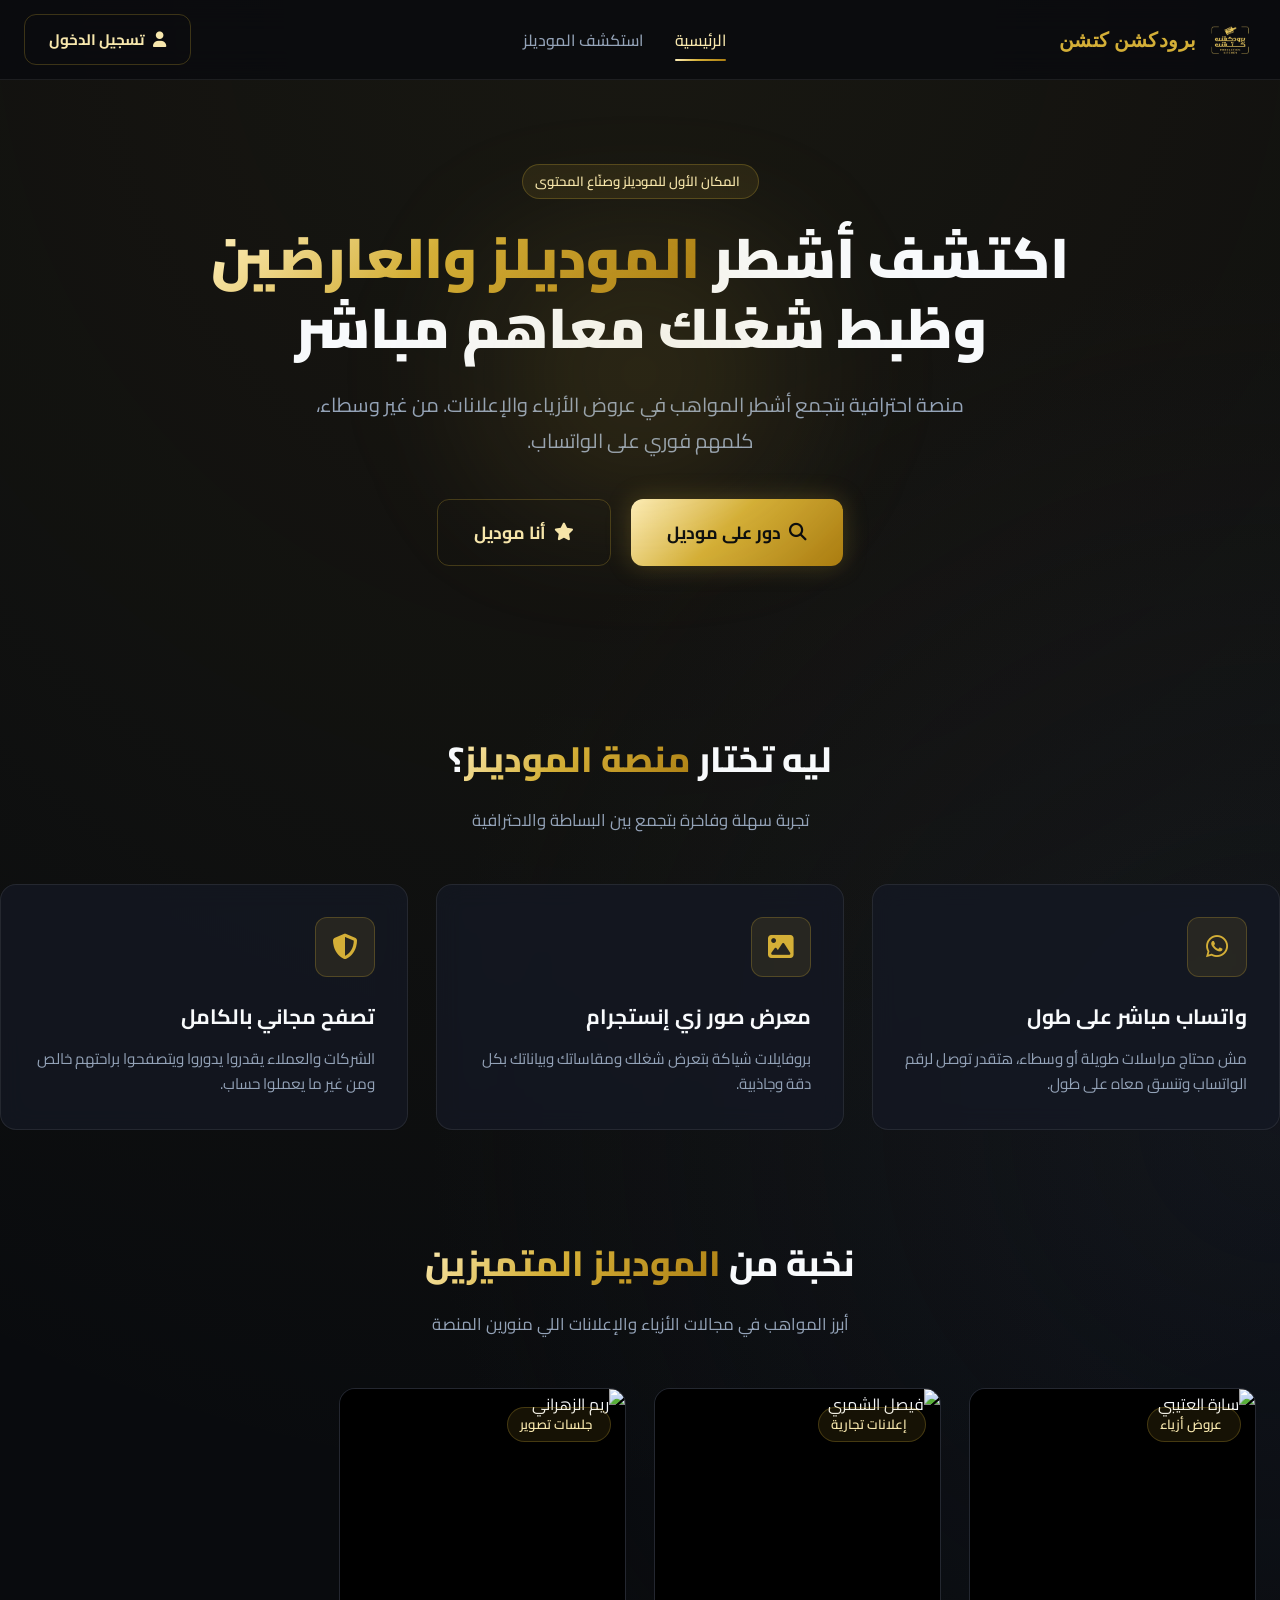
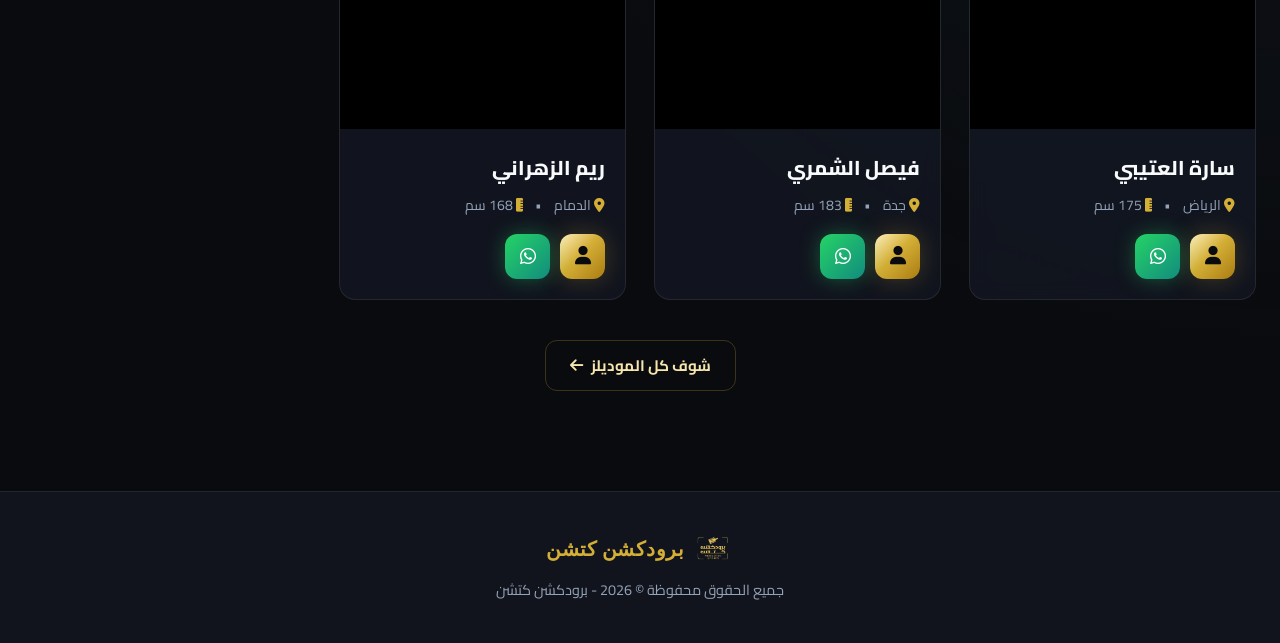
==== index.html @ b711ef59 "Add files via upload" ====
<!DOCTYPE html>
<html lang="ar" dir="rtl">
<head>
  <meta charset="UTF-8">
  <meta name="viewport" content="width=device-width, initial-scale=1.0">
  <title>منصة الموديلز | الدليل الاحترافي المباشر</title>
  <meta name="description" content="منصة رائدة لتصفح وتوظيف أفضل الموديلز والعارضين في المملكة، مع تواصل مباشر على الواتساب.">
  
  <!-- Font Awesome Icons -->
  <link rel="stylesheet" href="https://cdnjs.cloudflare.com/ajax/libs/font-awesome/6.4.0/css/all.min.css">
  
  <!-- Custom Style -->
  <link rel="stylesheet" href="style.css">
</head>
<body>

  <!-- Navigation Bar -->
  <nav class="navbar">
    <div class="nav-container">
      <a href="index.html" class="logo" style="display: flex; align-items: center; gap: 10px;">
        <img src="kitchen1.png" alt="Production Kitchen Logo" class="logo-img" style="height: 40px; width: auto; border-radius: 8px;">
        <span style="font-family: 'Outfit', sans-serif; font-weight: 700; font-size: 1.25rem; letter-spacing: 0.5px; color: var(--gold-primary);">برودكشن كتشن</span>
      </a>

      <ul class="nav-links">
        <li><a href="index.html" class="nav-link active">الرئيسية</a></li>
        <li><a href="explore.html" class="nav-link">استكشف الموديلز</a></li>
      </ul>

      <div class="nav-actions">
        <button class="btn btn-outline-gold" id="navAuthBtn">
          <i class="fa-solid fa-user"></i>
          <span>تسجيل الدخول</span>
        </button>
      </div>
    </div>
  </nav>

  <!-- Main Content -->
  <main class="main-wrapper">
    <!-- Hero Section -->
    <section class="hero">
      <div class="hero-bg-glow"></div>
      
      <div class="hero-tag">
        <span class="gold-badge">
          <i class="fa-solid fa-sparkles"></i>
          المكان الأول للموديلز وصنّاع المحتوى
        </span>
      </div>

      <h1 class="hero-title">
        اكتشف أشطر <span class="gold-text">الموديلز والعارضين</span> وظبط شغلك معاهم مباشر
      </h1>

      <p class="hero-subtitle">
        منصة احترافية بتجمع أشطر المواهب في عروض الأزياء والإعلانات. من غير وسطاء، كلمهم فوري على الواتساب.
      </p>

      <div class="hero-actions">
        <a href="explore.html" class="btn btn-gold">
          <i class="fa-solid fa-magnifying-glass"></i>
          <span>دور على موديل</span>
        </a>
        <button class="btn btn-outline-gold" id="heroModelBtn">
          <i class="fa-solid fa-star"></i>
          <span>أنا موديل</span>
        </button>
      </div>
    </section>

    <!-- Features Section -->
    <section class="container features-section">
      <div class="section-header">
        <h2 class="section-title">ليه تختار <span class="gold-text">منصة الموديلز</span>؟</h2>
        <p class="section-desc">تجربة سهلة وفاخرة بتجمع بين البساطة والاحترافية</p>
      </div>

      <div class="features-grid">
        <div class="feature-card">
          <div class="feature-icon">
            <i class="fa-brands fa-whatsapp"></i>
          </div>
          <h3 class="feature-title">واتساب مباشر على طول</h3>
          <p class="feature-text">
            مش محتاج مراسلات طويلة أو وسطاء، هتقدر توصل لرقم الواتساب وتنسق معاه على طول.
          </p>
        </div>

        <div class="feature-card">
          <div class="feature-icon">
            <i class="fa-solid fa-image"></i>
          </div>
          <h3 class="feature-title">معرض صور زي إنستجرام</h3>
          <p class="feature-text">
            بروفايلات شياكة بتعرض شغلك ومقاساتك وبياناتك بكل دقة وجاذبية.
          </p>
        </div>

        <div class="feature-card">
          <div class="feature-icon">
            <i class="fa-solid fa-shield-halved"></i>
          </div>
          <h3 class="feature-title">تصفح مجاني بالكامل</h3>
          <p class="feature-text">
            الشركات والعملاء يقدروا يدوروا ويتصفحوا براحتهم خالص ومن غير ما يعملوا حساب.
          </p>
        </div>
      </div>
    </section>

    <!-- Featured Preview Section -->
    <section class="container">
      <div class="section-header">
        <h2 class="section-title">نخبة من <span class="gold-text">الموديلز المتميزين</span></h2>
        <p class="section-desc">أبرز المواهب في مجالات الأزياء والإعلانات اللي منورين المنصة</p>
      </div>

      <div class="models-grid" id="featuredModelsGrid">
        <!-- Dynamic Featured Cards inserted via JS -->
      </div>

      <div style="text-align: center; margin-top: 40px;">
        <a href="explore.html" class="btn btn-outline-gold">
          <span>شوف كل الموديلز</span>
          <i class="fa-solid fa-arrow-left"></i>
        </a>
      </div>
    </section>
  </main>

  <!-- Footer -->
  <footer class="footer">
    <div class="footer-logo" style="display: flex; align-items: center; justify-content: center; gap: 10px;">
      <img src="kitchen1.png" alt="Production Kitchen Logo" style="height: 32px; width: auto; border-radius: 6px;">
      <span style="font-family: 'Outfit', sans-serif; font-weight: 700; font-size: 1.25rem; letter-spacing: 0.5px; color: var(--gold-primary);">برودكشن كتشن</span>
    </div>
    <p>جميع الحقوق محفوظة © 2026 - برودكشن كتشن</p>
  </footer>

  <!-- Auth Modal Dialog -->
  <div class="modal-overlay" id="authModal">
    <div class="modal-box">
      <div class="modal-close" id="modalCloseBtn">
        <i class="fa-solid fa-xmark"></i>
      </div>

      <div class="modal-tabs">
        <div class="modal-tab active" id="tabLogin">تسجيل الدخول</div>
        <div class="modal-tab" id="tabRegister">اعمل حساب جديد</div>
      </div>

      <!-- Login Form -->
      <form id="loginForm" class="auth-form">
        <div class="form-group" style="margin-bottom: 16px;">
          <label class="form-label">الإيميل</label>
          <input type="email" id="loginEmail" class="input-control" placeholder="اكتب الإيميل" required>
        </div>

        <div class="form-group" style="margin-bottom: 24px;">
          <label class="form-label">كلمة السر</label>
          <input type="password" id="loginPassword" class="input-control" placeholder="اكتب كلمة السر" required>
        </div>

        <button type="submit" class="btn btn-gold" style="width: 100%;">
          <span>ادخل على حسابك</span>
          <i class="fa-solid fa-arrow-left"></i>
        </button>
      </form>

      <!-- Register Form -->
      <form id="registerForm" class="auth-form" style="display: none;">
        <div class="form-group" style="margin-bottom: 14px;">
          <label class="form-label">الاسم بالكامل</label>
          <input type="text" id="regFullName" class="input-control" placeholder="اكتب اسمك بالكامل" required>
        </div>

        <div class="form-group" style="margin-bottom: 14px;">
          <label class="form-label">الإيميل</label>
          <input type="email" id="regEmail" class="input-control" placeholder="اكتب الإيميل" required>
        </div>

        <div class="form-group" style="margin-bottom: 24px;">
          <label class="form-label">كلمة السر</label>
          <input type="password" id="regPassword" class="input-control" placeholder="اكتب كلمة سر قوية" required>
        </div>

        <button type="submit" class="btn btn-gold" style="width: 100%;">
          <span>اعمل حساب جديد</span>
          <i class="fa-solid fa-user-plus"></i>
        </button>
      </form>
    </div>
  </div>

  <!-- Toast Notification System -->
  <div class="toast-container" id="toastContainer"></div>

  <!-- Supabase CDN JS -->
  <script src="https://cdn.jsdelivr.net/npm/@supabase/supabase-js@2/dist/umd/supabase.min.js"></script>
  <!-- Configuration & Script -->
  <script src="config.js"></script>
  <script src="script.js"></script>
</body>
</html>
---- style.css ----
/* 
  منصة المودلز - Models Platform
  Luxury Dark & Metallic Gold Theme (RTL First)
*/

@import url('https://fonts.googleapis.com/css2?family=Cairo:wght@300;400;500;600;700;800;900&family=Outfit:wght@400;600;700&display=swap');

:root {
  --bg-primary: #090b0e;
  --bg-secondary: #11141c;
  --bg-card: rgba(20, 25, 36, 0.75);
  --bg-card-hover: rgba(28, 34, 48, 0.85);
  --bg-glass: rgba(255, 255, 255, 0.03);
  --bg-modal: #131722;
  
  --gold-primary: #D4AF37;
  --gold-light: #F7E7AD;
  --gold-dark: #997A15;
  --gold-gradient: linear-gradient(135deg, #FFF0BE 0%, #D4AF37 45%, #AA7C11 100%);
  --gold-gradient-hover: linear-gradient(135deg, #FFFFFF 0%, #F3E5AB 40%, #C59B27 100%);
  --gold-glow: 0 0 25px rgba(212, 175, 55, 0.25);
  --gold-glow-heavy: 0 0 35px rgba(212, 175, 55, 0.45);
  
  --whatsapp-color: #25D366;
  --whatsapp-glow: 0 0 20px rgba(37, 211, 102, 0.35);
  --instagram-gradient: linear-gradient(45deg, #f09433 0%, #e6683c 25%, #dc2743 50%, #cc2366 75%, #bc1888 100%);
  --tiktok-color: #00f2fe;

  --text-main: #F8FAFC;
  --text-muted: #94A3B8;
  --text-gold: #E5C365;

  --border-gold: rgba(212, 175, 55, 0.25);
  --border-gold-hover: rgba(212, 175, 55, 0.6);
  --border-subtle: rgba(255, 255, 255, 0.08);

  --radius-xl: 24px;
  --radius-lg: 16px;
  --radius-md: 12px;
  --radius-sm: 8px;

  --transition-fast: all 0.2s cubic-bezier(0.4, 0, 0.2, 1);
  --transition-smooth: all 0.35s cubic-bezier(0.4, 0, 0.2, 1);
}

/* Reset & Base Setup */
*, *::before, *::after {
  box-sizing: border-box;
  margin: 0;
  padding: 0;
}

html {
  scroll-behavior: smooth;
  font-family: 'Cairo', sans-serif;
  background-color: var(--bg-primary);
  color: var(--text-main);
  direction: rtl;
  text-align: right;
}

body {
  min-height: 100vh;
  display: flex;
  flex-direction: column;
  background: radial-gradient(circle at 50% 0%, rgba(212, 175, 55, 0.08) 0%, transparent 65%),
              radial-gradient(circle at 100% 50%, rgba(20, 25, 36, 0.6) 0%, transparent 50%),
              var(--bg-primary);
  overflow-x: hidden;
  position: relative;
}

a {
  color: inherit;
  text-decoration: none;
}

button, input, select, textarea {
  font-family: inherit;
  border: none;
  outline: none;
}

/* Typography Utilities */
.gold-text {
  background: var(--gold-gradient);
  -webkit-background-clip: text;
  -webkit-text-fill-color: transparent;
  display: inline-block;
}

.gold-badge {
  background: rgba(212, 175, 55, 0.1);
  border: 1px solid var(--border-gold);
  color: var(--gold-light);
  padding: 4px 12px;
  border-radius: 50px;
  font-size: 0.825rem;
  font-weight: 600;
  display: inline-flex;
  align-items: center;
  gap: 6px;
}

/* Navbar */
.navbar {
  position: fixed;
  top: 0;
  right: 0;
  left: 0;
  height: 80px;
  background: rgba(9, 11, 14, 0.8);
  backdrop-filter: blur(16px);
  -webkit-backdrop-filter: blur(16px);
  border-bottom: 1px solid var(--border-subtle);
  z-index: 1000;
  display: flex;
  align-items: center;
}

.nav-container {
  width: 100%;
  max-width: 1280px;
  margin: 0 auto;
  padding: 0 24px;
  display: flex;
  justify-content: space-between;
  align-items: center;
}

.logo {
  display: flex;
  align-items: center;
  gap: 12px;
  font-size: 1.5rem;
  font-weight: 800;
}

.logo-icon {
  width: 42px;
  height: 42px;
  border-radius: 12px;
  background: var(--gold-gradient);
  display: flex;
  align-items: center;
  justify-content: center;
  color: var(--bg-primary);
  font-size: 1.25rem;
  box-shadow: var(--gold-glow);
}

.nav-links {
  display: flex;
  align-items: center;
  gap: 32px;
  list-style: none;
}

.nav-link {
  color: var(--text-muted);
  font-weight: 500;
  font-size: 1rem;
  transition: var(--transition-fast);
  position: relative;
}

.nav-link:hover, .nav-link.active {
  color: var(--gold-light);
}

.nav-link.active::after {
  content: '';
  position: absolute;
  bottom: -6px;
  right: 0;
  width: 100%;
  height: 2px;
  background: var(--gold-gradient);
  border-radius: 2px;
}

.nav-actions {
  display: flex;
  align-items: center;
  gap: 16px;
}

/* Buttons */
.btn {
  padding: 10px 24px;
  border-radius: var(--radius-md);
  font-weight: 700;
  font-size: 0.95rem;
  cursor: pointer;
  transition: var(--transition-smooth);
  display: inline-flex;
  align-items: center;
  justify-content: center;
  gap: 8px;
}

.btn-gold {
  background: var(--gold-gradient);
  color: var(--bg-primary);
  box-shadow: var(--gold-glow);
}

.btn-gold:hover {
  background: var(--gold-gradient-hover);
  box-shadow: var(--gold-glow-heavy);
  transform: translateY(-2px);
}

.btn-outline-gold {
  background: transparent;
  color: var(--gold-light);
  border: 1px solid var(--border-gold);
}

.btn-outline-gold:hover {
  background: rgba(212, 175, 55, 0.12);
  border-color: var(--gold-primary);
  transform: translateY(-2px);
}

.btn-whatsapp {
  background: linear-gradient(135deg, #25D366 0%, #128C7E 100%);
  color: #FFFFFF;
  box-shadow: var(--whatsapp-glow);
  font-weight: 700;
}

.btn-whatsapp:hover {
  filter: brightness(1.1);
  box-shadow: 0 0 30px rgba(37, 211, 102, 0.6);
  transform: translateY(-2px);
}

.btn-icon {
  width: 44px;
  height: 44px;
  border-radius: var(--radius-md);
  display: flex;
  align-items: center;
  justify-content: center;
  background: var(--bg-glass);
  border: 1px solid var(--border-subtle);
  color: var(--text-main);
  font-size: 1.2rem;
  transition: var(--transition-fast);
  cursor: pointer;
}

.btn-icon:hover {
  border-color: var(--border-gold);
  color: var(--gold-light);
  transform: translateY(-2px);
}

.btn-instagram:hover {
  background: var(--instagram-gradient);
  color: #fff;
  border-color: transparent;
}

.btn-tiktok:hover {
  background: #000;
  color: var(--tiktok-color);
  border-color: var(--tiktok-color);
}

/* Page Layout Wrappers */
.main-wrapper {
  margin-top: 80px;
  flex: 1;
}

.container {
  max-width: 1280px;
  margin: 0 auto;
  padding: 40px 24px;
}

/* Hero Section (Index) */
.hero {
  position: relative;
  padding: 80px 24px 100px;
  text-align: center;
  display: flex;
  flex-direction: column;
  align-items: center;
  justify-content: center;
}

.hero-bg-glow {
  position: absolute;
  top: 50%;
  left: 50%;
  transform: translate(-50%, -50%);
  width: 600px;
  height: 350px;
  background: radial-gradient(circle, rgba(212, 175, 55, 0.15) 0%, transparent 70%);
  filter: blur(50px);
  pointer-events: none;
}

.hero-tag {
  margin-bottom: 24px;
}

.hero-title {
  font-size: 3.5rem;
  font-weight: 900;
  line-height: 1.25;
  max-width: 900px;
  margin-bottom: 24px;
}

.hero-subtitle {
  font-size: 1.25rem;
  color: var(--text-muted);
  max-width: 650px;
  line-height: 1.8;
  margin-bottom: 40px;
}

.hero-actions {
  display: flex;
  gap: 20px;
  justify-content: center;
  flex-wrap: wrap;
}

.hero-actions .btn {
  padding: 16px 36px;
  font-size: 1.1rem;
}

/* Features Grid */
.features-section {
  padding: 60px 0;
}

.section-header {
  text-align: center;
  margin-bottom: 48px;
}

.section-title {
  font-size: 2.2rem;
  font-weight: 800;
  margin-bottom: 12px;
}

.section-desc {
  color: var(--text-muted);
  font-size: 1.05rem;
}

.features-grid {
  display: grid;
  grid-template-columns: repeat(auto-fit, minmax(300px, 1fr));
  gap: 28px;
}

.feature-card {
  background: var(--bg-card);
  border: 1px solid var(--border-subtle);
  border-radius: var(--radius-lg);
  padding: 32px;
  backdrop-filter: blur(12px);
  transition: var(--transition-smooth);
}

.feature-card:hover {
  border-color: var(--border-gold);
  transform: translateY(-6px);
  box-shadow: 0 10px 30px rgba(0, 0, 0, 0.5);
}

.feature-icon {
  width: 60px;
  height: 60px;
  border-radius: var(--radius-md);
  background: rgba(212, 175, 55, 0.1);
  border: 1px solid var(--border-gold);
  color: var(--gold-primary);
  display: flex;
  align-items: center;
  justify-content: center;
  font-size: 1.6rem;
  margin-bottom: 20px;
}

.feature-title {
  font-size: 1.3rem;
  font-weight: 700;
  margin-bottom: 10px;
  color: var(--text-main);
}

.feature-text {
  color: var(--text-muted);
  line-height: 1.7;
  font-size: 0.95rem;
}

/* Explore / Filter Bar */
.filter-wrapper {
  background: var(--bg-card);
  border: 1px solid var(--border-subtle);
  border-radius: var(--radius-lg);
  padding: 20px;
  margin-bottom: 36px;
  backdrop-filter: blur(12px);
}

.filter-grid {
  display: grid;
  grid-template-columns: 2fr 1fr 1fr;
  gap: 16px;
}

@media (max-width: 768px) {
  .filter-grid {
    grid-template-columns: 1fr;
  }
}

.form-group {
  display: flex;
  flex-direction: column;
  gap: 8px;
}

.form-label {
  font-size: 0.875rem;
  color: var(--text-muted);
  font-weight: 600;
}

.input-control {
  background: rgba(9, 11, 14, 0.6);
  border: 1px solid var(--border-subtle);
  border-radius: var(--radius-md);
  padding: 12px 16px;
  color: var(--text-main);
  font-size: 0.95rem;
  transition: var(--transition-fast);
}

.input-control:focus {
  border-color: var(--gold-primary);
  box-shadow: 0 0 10px rgba(212, 175, 55, 0.2);
}

select.input-control {
  cursor: pointer;
}

select.input-control option {
  background: var(--bg-secondary);
  color: var(--text-main);
}

/* Models Catalog Grid */
.models-grid {
  display: grid;
  grid-template-columns: repeat(auto-fill, minmax(280px, 1fr));
  gap: 28px;
}

.model-card {
  background: var(--bg-card);
  border: 1px solid var(--border-subtle);
  border-radius: var(--radius-lg);
  overflow: hidden;
  backdrop-filter: blur(10px);
  transition: var(--transition-smooth);
  display: flex;
  flex-direction: column;
}

.model-card:hover {
  border-color: var(--border-gold-hover);
  transform: translateY(-8px);
  box-shadow: 0 15px 35px rgba(0, 0, 0, 0.6);
}

.model-thumb-container {
  position: relative;
  width: 100%;
  height: 340px;
  overflow: hidden;
  background: #000;
}

.model-thumb {
  width: 100%;
  height: 100%;
  object-fit: cover;
  transition: transform 0.5s ease;
}

.model-card:hover .model-thumb {
  transform: scale(1.06);
}

.model-badge-overlay {
  position: absolute;
  top: 14px;
  right: 14px;
}

.model-card-body {
  padding: 20px;
  display: flex;
  flex-direction: column;
  flex: 1;
}

.model-card-name {
  font-size: 1.25rem;
  font-weight: 800;
  margin-bottom: 6px;
  color: var(--text-main);
}

.model-card-info {
  display: flex;
  align-items: center;
  gap: 12px;
  font-size: 0.875rem;
  color: var(--text-muted);
  margin-bottom: 16px;
}

.model-card-info i {
  color: var(--gold-primary);
}

.model-card-actions {
  margin-top: auto;
  display: flex;
  gap: 10px;
  align-items: center;
}

.btn-square {
  width: 45px;
  height: 45px;
  padding: 0;
  border-radius: var(--radius-md);
  display: inline-flex;
  align-items: center;
  justify-content: center;
  font-size: 1.15rem;
  flex-shrink: 0;
}

/* Profile Page (Instagram-style) */
.profile-header-card {
  background: var(--bg-card);
  border: 1px solid var(--border-subtle);
  border-radius: var(--radius-xl);
  padding: 40px;
  margin-bottom: 40px;
  backdrop-filter: blur(16px);
}

.profile-hero-content {
  display: flex;
  align-items: center;
  gap: 40px;
}

@media (max-width: 768px) {
  .profile-hero-content {
    flex-direction: column;
    text-align: center;
  }
}

.profile-avatar-wrapper {
  position: relative;
  width: 160px;
  height: 160px;
  flex-shrink: 0;
}

.profile-avatar {
  width: 100%;
  height: 100%;
  border-radius: 50%;
  object-fit: cover;
  border: 3px solid var(--gold-primary);
  box-shadow: var(--gold-glow);
  padding: 4px;
  background: var(--bg-primary);
}

.profile-details {
  flex: 1;
}

.profile-title-area {
  display: flex;
  align-items: center;
  gap: 16px;
  margin-bottom: 12px;
  flex-wrap: wrap;
}

.profile-name {
  font-size: 2.2rem;
  font-weight: 900;
}

.profile-bio {
  color: var(--text-muted);
  font-size: 1.05rem;
  line-height: 1.7;
  margin-bottom: 24px;
  max-width: 750px;
}

.profile-stats-grid {
  display: grid;
  grid-template-columns: repeat(4, 1fr);
  gap: 16px;
  margin-bottom: 28px;
  background: rgba(9, 11, 14, 0.5);
  border: 1px solid var(--border-subtle);
  border-radius: var(--radius-md);
  padding: 16px;
}

@media (max-width: 600px) {
  .profile-stats-grid {
    grid-template-columns: repeat(2, 1fr);
  }
}

.stat-item {
  text-align: center;
}

.stat-label {
  font-size: 0.8rem;
  color: var(--text-muted);
  margin-bottom: 4px;
}

.stat-value {
  font-size: 1.1rem;
  font-weight: 700;
  color: var(--gold-light);
}

.profile-actions-bar {
  display: flex;
  align-items: center;
  gap: 14px;
  flex-wrap: wrap;
}

/* Portfolio Masonry / 3-Column Grid */
.portfolio-header {
  display: flex;
  align-items: center;
  justify-content: space-between;
  margin-bottom: 24px;
  border-bottom: 1px solid var(--border-subtle);
  padding-bottom: 16px;
}

.portfolio-grid {
  display: grid;
  grid-template-columns: repeat(3, 1fr);
  gap: 20px;
}

@media (max-width: 768px) {
  .portfolio-grid {
    grid-template-columns: repeat(2, 1fr);
  }
}

@media (max-width: 480px) {
  .portfolio-grid {
    grid-template-columns: 1fr;
  }
}

.portfolio-item {
  position: relative;
  aspect-ratio: 1 / 1;
  border-radius: var(--radius-md);
  overflow: hidden;
  background: #000;
  border: 1px solid var(--border-subtle);
  cursor: pointer;
}

.portfolio-img {
  width: 100%;
  height: 100%;
  object-fit: cover;
  transition: transform 0.4s ease;
}

.portfolio-item:hover .portfolio-img {
  transform: scale(1.08);
}

.portfolio-overlay {
  position: absolute;
  inset: 0;
  background: rgba(9, 11, 14, 0.6);
  display: flex;
  align-items: center;
  justify-content: center;
  opacity: 0;
  transition: var(--transition-fast);
  color: var(--gold-light);
  font-size: 1.8rem;
}

.portfolio-item:hover .portfolio-overlay {
  opacity: 1;
}

/* Lightbox Modal */
.lightbox {
  position: fixed;
  inset: 0;
  background: rgba(0, 0, 0, 0.9);
  backdrop-filter: blur(12px);
  z-index: 2000;
  display: flex;
  align-items: center;
  justify-content: center;
  opacity: 0;
  pointer-events: none;
  transition: var(--transition-fast);
  padding: 24px;
}

.lightbox.active {
  opacity: 1;
  pointer-events: auto;
}

.lightbox-content {
  max-width: 90vw;
  max-height: 85vh;
  border-radius: var(--radius-md);
  box-shadow: 0 0 50px rgba(0,0,0,0.8);
  border: 1px solid var(--border-gold);
  object-fit: contain;
}

.lightbox-close {
  position: absolute;
  top: 24px;
  left: 24px;
  font-size: 2rem;
  color: var(--text-main);
  cursor: pointer;
  transition: var(--transition-fast);
}

.lightbox-close:hover {
  color: var(--gold-primary);
}

/* Dashboard Layout */
.dashboard-grid {
  display: grid;
  grid-template-columns: 1fr 2fr;
  gap: 32px;
}

@media (max-width: 992px) {
  .dashboard-grid {
    grid-template-columns: 1fr;
  }
}

.dash-card {
  background: var(--bg-card);
  border: 1px solid var(--border-subtle);
  border-radius: var(--radius-xl);
  padding: 32px;
  backdrop-filter: blur(16px);
}

.dash-card-title {
  font-size: 1.4rem;
  font-weight: 800;
  margin-bottom: 24px;
  display: flex;
  align-items: center;
  gap: 10px;
  color: var(--gold-light);
  border-bottom: 1px solid var(--border-subtle);
  padding-bottom: 14px;
}

.upload-box {
  border: 2px dashed var(--border-gold);
  border-radius: var(--radius-lg);
  padding: 40px 20px;
  text-align: center;
  background: rgba(212, 175, 55, 0.03);
  cursor: pointer;
  transition: var(--transition-fast);
  margin-bottom: 24px;
}

.upload-box:hover {
  background: rgba(212, 175, 55, 0.08);
  border-color: var(--gold-primary);
}

.upload-icon {
  font-size: 2.5rem;
  color: var(--gold-primary);
  margin-bottom: 12px;
}

.upload-title {
  font-size: 1.1rem;
  font-weight: 700;
  margin-bottom: 6px;
}

.upload-hint {
  font-size: 0.85rem;
  color: var(--text-muted);
}

.dash-portfolio-grid {
  display: grid;
  grid-template-columns: repeat(auto-fill, minmax(130px, 1fr));
  gap: 16px;
}

.dash-photo-item {
  position: relative;
  aspect-ratio: 1/1;
  border-radius: var(--radius-sm);
  overflow: hidden;
  border: 1px solid var(--border-subtle);
}

.dash-photo-img {
  width: 100%;
  height: 100%;
  object-fit: cover;
}

.dash-photo-delete {
  position: absolute;
  top: 8px;
  left: 8px;
  width: 32px;
  height: 32px;
  border-radius: 50%;
  background: rgba(220, 38, 38, 0.85);
  color: #fff;
  display: flex;
  align-items: center;
  justify-content: center;
  cursor: pointer;
  transition: var(--transition-fast);
}

.dash-photo-delete:hover {
  background: #dc2626;
  transform: scale(1.1);
}

/* Auth Modal */
.modal-overlay {
  position: fixed;
  inset: 0;
  background: rgba(0, 0, 0, 0.85);
  backdrop-filter: blur(12px);
  z-index: 3000;
  display: flex;
  align-items: center;
  justify-content: center;
  opacity: 0;
  pointer-events: none;
  transition: var(--transition-fast);
  padding: 20px;
}

.modal-overlay.active {
  opacity: 1;
  pointer-events: auto;
}

.modal-box {
  width: 100%;
  max-width: 440px;
  background: var(--bg-modal);
  border: 1px solid var(--border-gold);
  border-radius: var(--radius-xl);
  padding: 36px;
  box-shadow: var(--gold-glow);
  position: relative;
}

.modal-close {
  position: absolute;
  top: 20px;
  left: 20px;
  font-size: 1.25rem;
  color: var(--text-muted);
  cursor: pointer;
  transition: var(--transition-fast);
}

.modal-close:hover {
  color: var(--text-main);
}

.modal-tabs {
  display: flex;
  background: rgba(9, 11, 14, 0.6);
  border-radius: var(--radius-md);
  padding: 4px;
  margin-bottom: 24px;
}

.modal-tab {
  flex: 1;
  padding: 10px;
  text-align: center;
  font-weight: 700;
  font-size: 0.95rem;
  color: var(--text-muted);
  border-radius: var(--radius-sm);
  cursor: pointer;
  transition: var(--transition-fast);
}

.modal-tab.active {
  background: var(--gold-gradient);
  color: var(--bg-primary);
  box-shadow: 0 2px 10px rgba(0,0,0,0.3);
}

/* Toast Notifications */
.toast-container {
  position: fixed;
  bottom: 24px;
  right: 24px;
  z-index: 4000;
  display: flex;
  flex-direction: column;
  gap: 10px;
}

.toast {
  background: var(--bg-card);
  border: 1px solid var(--border-gold);
  border-radius: var(--radius-md);
  padding: 14px 20px;
  color: var(--text-main);
  box-shadow: 0 10px 30px rgba(0,0,0,0.5);
  display: flex;
  align-items: center;
  gap: 12px;
  font-size: 0.95rem;
  font-weight: 600;
  animation: slideInRTL 0.3s ease;
}

.toast.success i { color: #22c55e; }
.toast.error i { color: #ef4444; }
.toast.info i { color: var(--gold-primary); }

@keyframes slideInRTL {
  from {
    transform: translateX(100%);
    opacity: 0;
  }
  to {
    transform: translateX(0);
    opacity: 1;
  }
}

/* Footer */
.footer {
  background: var(--bg-secondary);
  border-top: 1px solid var(--border-subtle);
  padding: 40px 24px;
  text-align: center;
  color: var(--text-muted);
  font-size: 0.9rem;
  margin-top: 60px;
}

.footer-logo {
  display: inline-flex;
  align-items: center;
  gap: 8px;
  font-weight: 800;
  font-size: 1.2rem;
  color: var(--text-main);
  margin-bottom: 12px;
}

/* Empty State */
.empty-state {
  text-align: center;
  padding: 60px 20px;
  color: var(--text-muted);
  grid-column: 1 / -1;
}

.empty-icon {
  font-size: 3rem;
  color: var(--gold-primary);
  margin-bottom: 16px;
  opacity: 0.6;
}
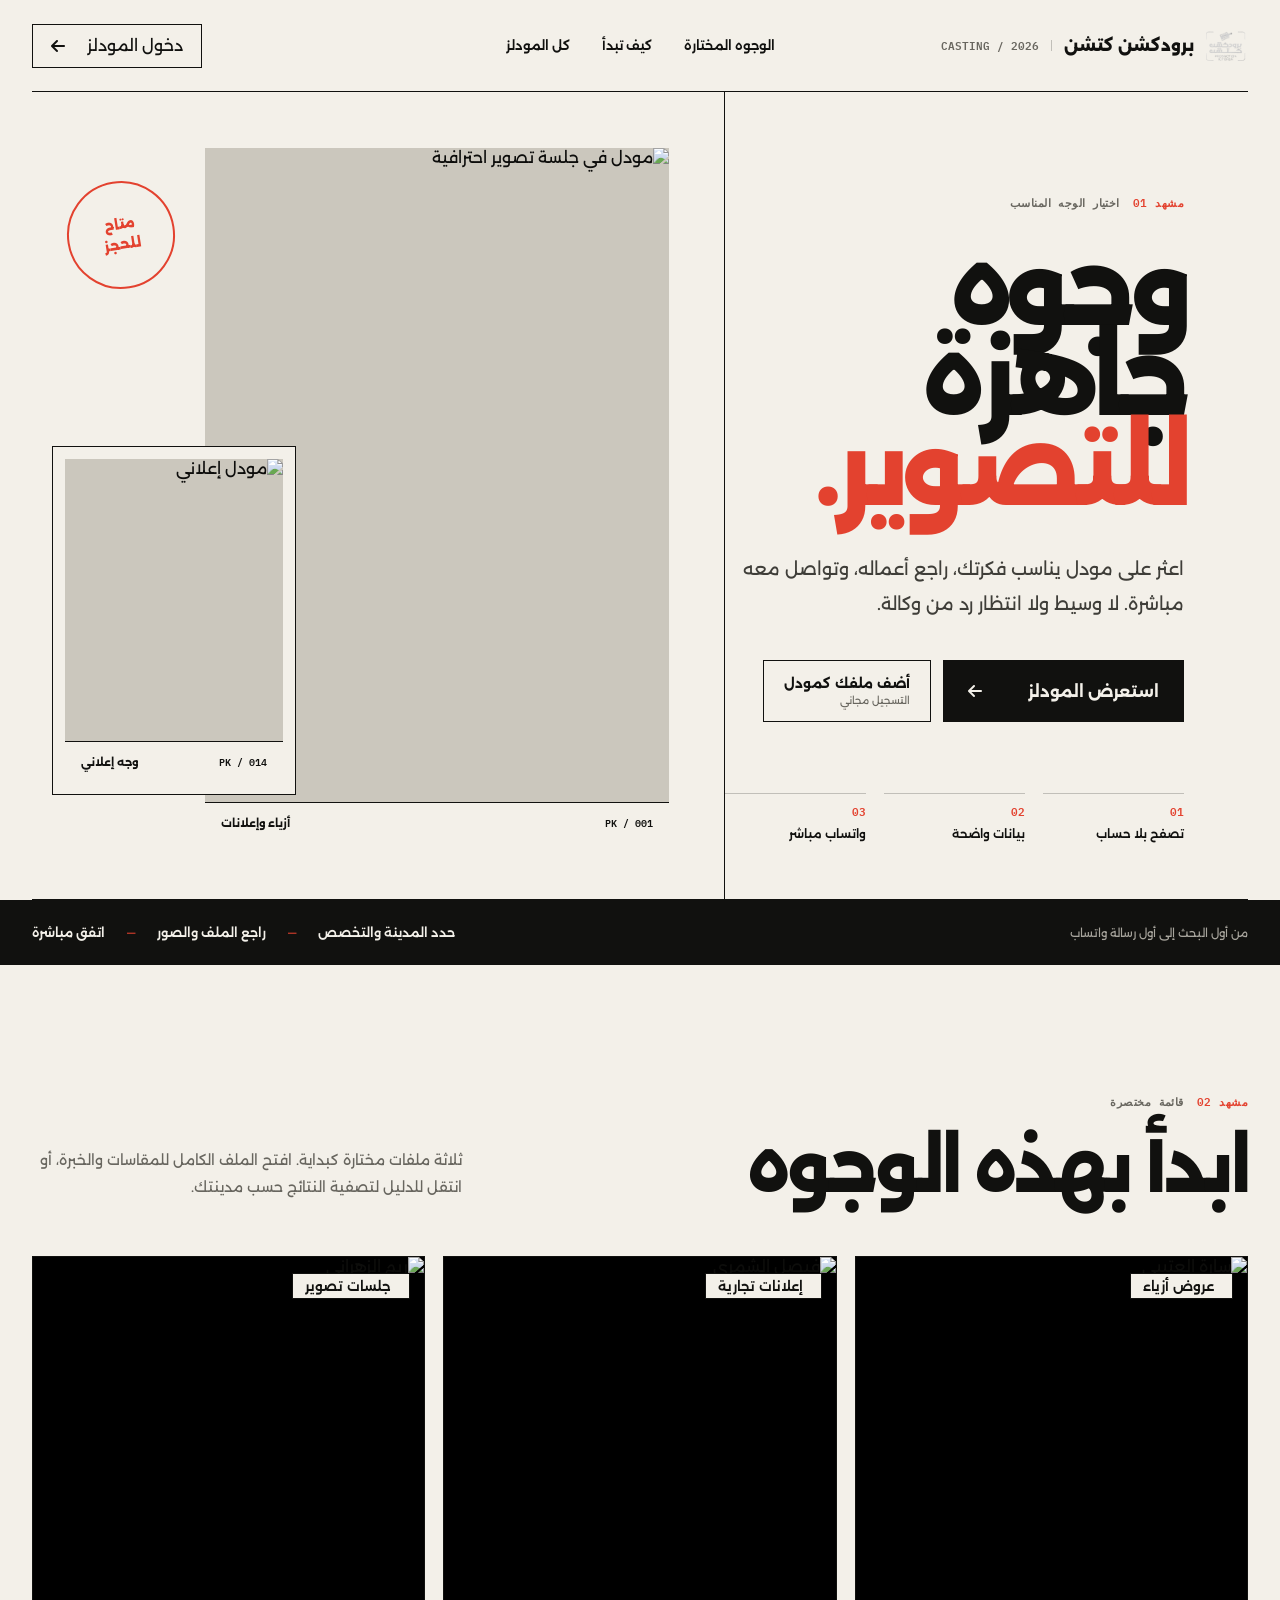
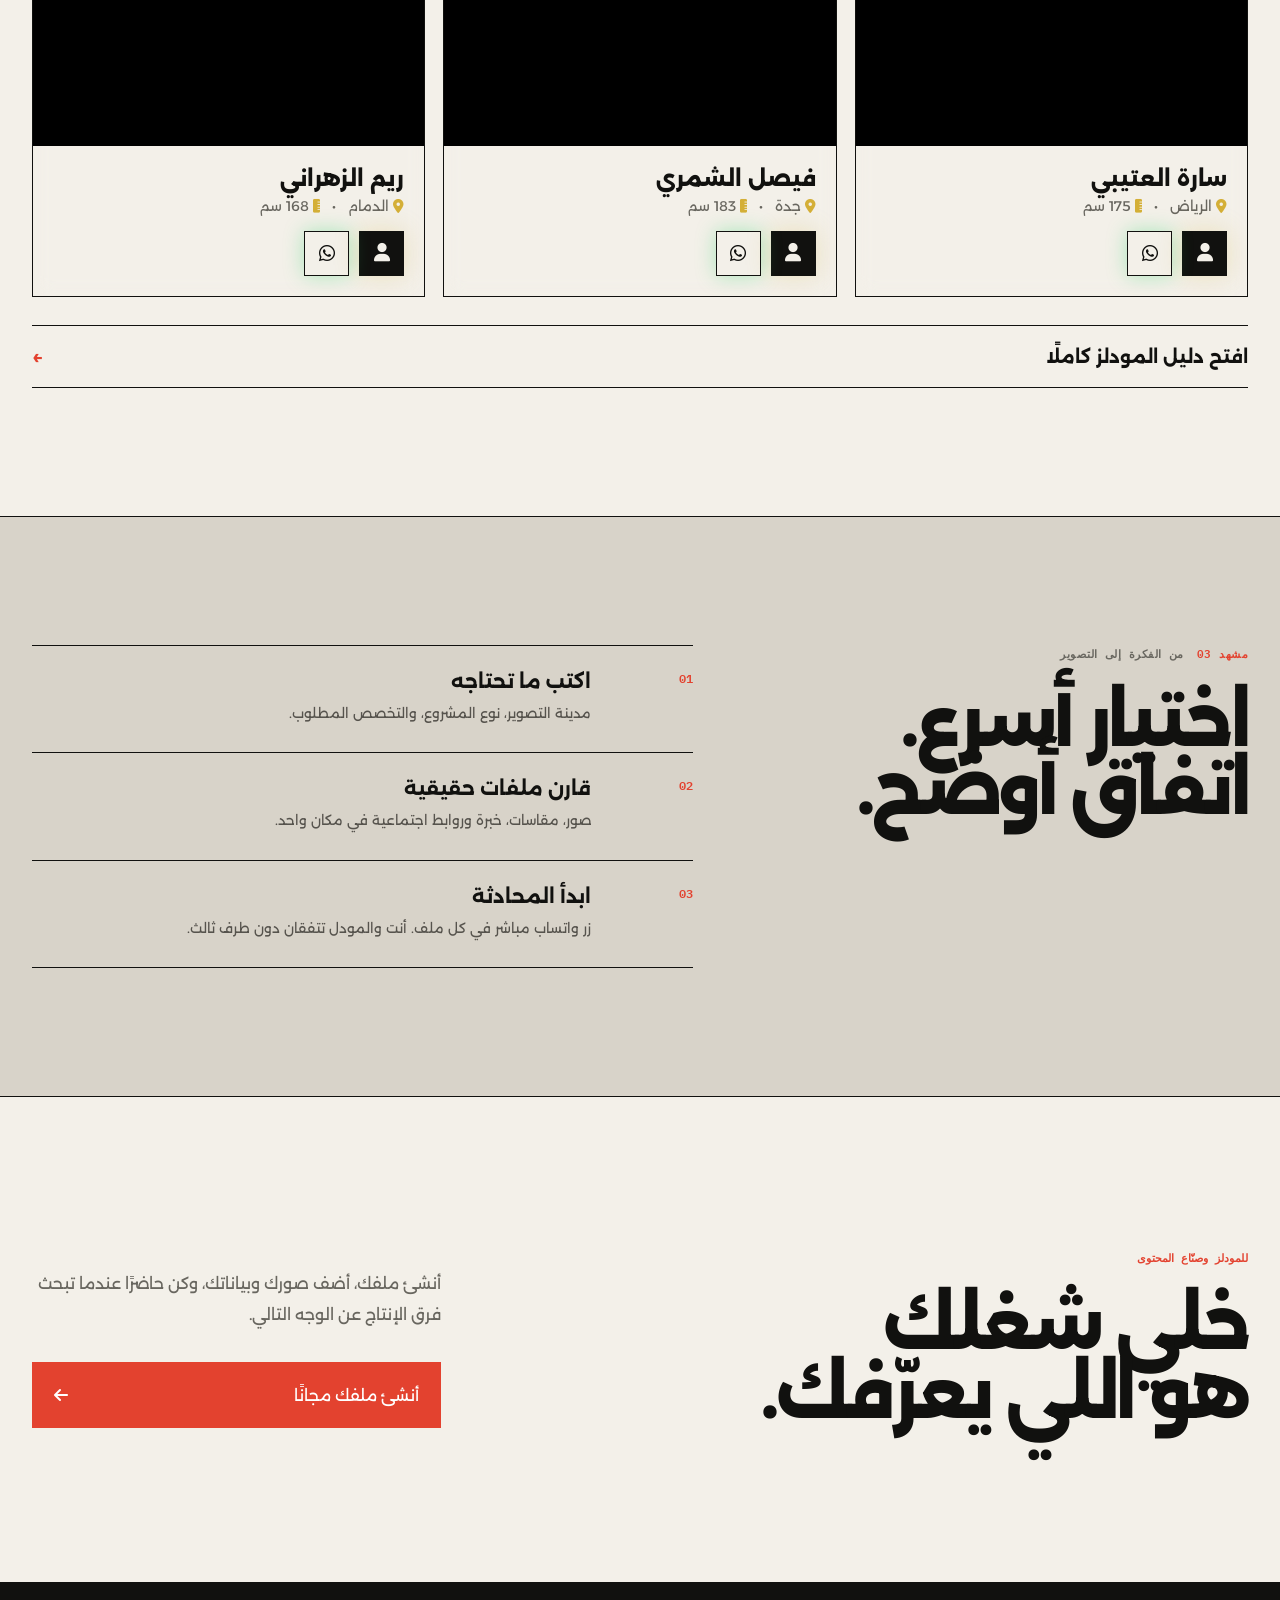
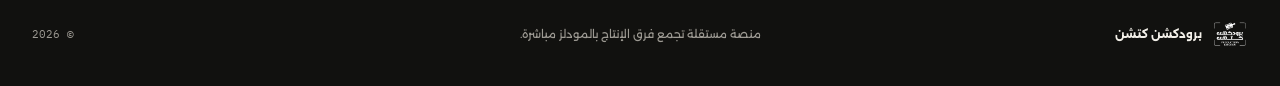
==== commit 4a3e72d5: "Redesign landing page with production call sheet concept" ====
--- a/index.html
+++ b/index.html
@@ -3,202 +3,169 @@
 <head>
   <meta charset="UTF-8">
   <meta name="viewport" content="width=device-width, initial-scale=1.0">
-  <title>منصة الموديلز | الدليل الاحترافي المباشر</title>
-  <meta name="description" content="منصة رائدة لتصفح وتوظيف أفضل الموديلز والعارضين في المملكة، مع تواصل مباشر على الواتساب.">
-  
-  <!-- Font Awesome Icons -->
+  <title>برودكشن كتشن | وجوه جاهزة للتصوير</title>
+  <meta name="description" content="دليل مباشر لاختيار المودلز والوجوه الإعلانية في السعودية والتواصل معهم دون وسيط.">
+  <link rel="preconnect" href="https://fonts.googleapis.com">
+  <link rel="preconnect" href="https://fonts.gstatic.com" crossorigin>
+  <link href="https://fonts.googleapis.com/css2?family=Alexandria:wght@400;500;600;700;800&family=IBM+Plex+Mono:wght@500;600&display=swap" rel="stylesheet">
   <link rel="stylesheet" href="https://cdnjs.cloudflare.com/ajax/libs/font-awesome/6.4.0/css/all.min.css">
-  
-  <!-- Custom Style -->
   <link rel="stylesheet" href="style.css">
+  <link rel="stylesheet" href="landing.css">
 </head>
-<body>
+<body class="landing-page">
+  <nav class="landing-nav" aria-label="التنقل الرئيسي">
+    <a href="index.html" class="landing-brand" aria-label="برودكشن كتشن - الرئيسية">
+      <img src="kitchen1.png" alt="" class="landing-brand__mark">
+      <span class="landing-brand__name">برودكشن كتشن</span>
+      <span class="landing-brand__edition">CASTING / 2026</span>
+    </a>
 
-  <!-- Navigation Bar -->
-  <nav class="navbar">
-    <div class="nav-container">
-      <a href="index.html" class="logo" style="display: flex; align-items: center; gap: 10px;">
-        <img src="kitchen1.png" alt="Production Kitchen Logo" class="logo-img" style="height: 40px; width: auto; border-radius: 8px;">
-        <span style="font-family: 'Outfit', sans-serif; font-weight: 700; font-size: 1.25rem; letter-spacing: 0.5px; color: var(--gold-primary);">برودكشن كتشن</span>
-      </a>
+    <div class="landing-nav__links">
+      <a href="#featured">الوجوه المختارة</a>
+      <a href="#how-it-works">كيف تبدأ</a>
+      <a href="explore.html">كل المودلز</a>
+    </div>
 
-      <ul class="nav-links">
-        <li><a href="index.html" class="nav-link active">الرئيسية</a></li>
-        <li><a href="explore.html" class="nav-link">استكشف الموديلز</a></li>
-      </ul>
-
-      <div class="nav-actions">
-        <button class="btn btn-outline-gold" id="navAuthBtn">
-          <i class="fa-solid fa-user"></i>
-          <span>تسجيل الدخول</span>
-        </button>
-      </div>
-    </div>
+    <button class="landing-login" id="navAuthBtn">
+      <span>دخول المودلز</span>
+      <i class="fa-solid fa-arrow-left" aria-hidden="true"></i>
+    </button>
   </nav>
 
-  <!-- Main Content -->
-  <main class="main-wrapper">
-    <!-- Hero Section -->
-    <section class="hero">
-      <div class="hero-bg-glow"></div>
-      
-      <div class="hero-tag">
-        <span class="gold-badge">
-          <i class="fa-solid fa-sparkles"></i>
-          المكان الأول للموديلز وصنّاع المحتوى
-        </span>
+  <main>
+    <section class="casting-hero" aria-labelledby="hero-title">
+      <div class="casting-hero__copy">
+        <p class="scene-label"><span>مشهد 01</span> اختيار الوجه المناسب</p>
+        <h1 id="hero-title">وجوه جاهزة<br><em>للتصوير.</em></h1>
+        <p class="casting-hero__lead">اعثر على مودل يناسب فكرتك، راجع أعماله، وتواصل معه مباشرة. لا وسيط ولا انتظار رد من وكالة.</p>
+
+        <div class="casting-hero__actions">
+          <a href="explore.html" class="action-primary">
+            <span>استعرض المودلز</span>
+            <i class="fa-solid fa-arrow-left" aria-hidden="true"></i>
+          </a>
+          <button class="action-secondary" id="heroModelBtn">
+            <span>أضف ملفك كمودل</span>
+            <span class="action-secondary__note">التسجيل مجاني</span>
+          </button>
+        </div>
+
+        <dl class="casting-facts" aria-label="مميزات الخدمة">
+          <div><dt>01</dt><dd>تصفح بلا حساب</dd></div>
+          <div><dt>02</dt><dd>بيانات واضحة</dd></div>
+          <div><dt>03</dt><dd>واتساب مباشر</dd></div>
+        </dl>
       </div>
 
-      <h1 class="hero-title">
-        اكتشف أشطر <span class="gold-text">الموديلز والعارضين</span> وظبط شغلك معاهم مباشر
-      </h1>
-
-      <p class="hero-subtitle">
-        منصة احترافية بتجمع أشطر المواهب في عروض الأزياء والإعلانات. من غير وسطاء، كلمهم فوري على الواتساب.
-      </p>
-
-      <div class="hero-actions">
-        <a href="explore.html" class="btn btn-gold">
-          <i class="fa-solid fa-magnifying-glass"></i>
-          <span>دور على موديل</span>
-        </a>
-        <button class="btn btn-outline-gold" id="heroModelBtn">
-          <i class="fa-solid fa-star"></i>
-          <span>أنا موديل</span>
-        </button>
+      <div class="casting-hero__visual" aria-label="نماذج من الوجوه المتاحة">
+        <figure class="hero-portrait hero-portrait--main">
+          <img src="https://images.unsplash.com/photo-1534528741775-53994a69daeb?auto=format&fit=crop&q=85&w=1200" alt="مودل في جلسة تصوير احترافية">
+          <figcaption><span>PK / 001</span><strong>أزياء وإعلانات</strong></figcaption>
+        </figure>
+        <figure class="hero-portrait hero-portrait--side">
+          <img src="https://images.unsplash.com/photo-1500648767791-00dcc994a43e?auto=format&fit=crop&q=85&w=700" alt="مودل إعلاني">
+          <figcaption><span>PK / 014</span><strong>وجه إعلاني</strong></figcaption>
+        </figure>
+        <div class="casting-stamp" aria-hidden="true">متاح<br>للحجز</div>
       </div>
     </section>
 
-    <!-- Features Section -->
-    <section class="container features-section">
-      <div class="section-header">
-        <h2 class="section-title">ليه تختار <span class="gold-text">منصة الموديلز</span>؟</h2>
-        <p class="section-desc">تجربة سهلة وفاخرة بتجمع بين البساطة والاحترافية</p>
-      </div>
-
-      <div class="features-grid">
-        <div class="feature-card">
-          <div class="feature-icon">
-            <i class="fa-brands fa-whatsapp"></i>
-          </div>
-          <h3 class="feature-title">واتساب مباشر على طول</h3>
-          <p class="feature-text">
-            مش محتاج مراسلات طويلة أو وسطاء، هتقدر توصل لرقم الواتساب وتنسق معاه على طول.
-          </p>
-        </div>
-
-        <div class="feature-card">
-          <div class="feature-icon">
-            <i class="fa-solid fa-image"></i>
-          </div>
-          <h3 class="feature-title">معرض صور زي إنستجرام</h3>
-          <p class="feature-text">
-            بروفايلات شياكة بتعرض شغلك ومقاساتك وبياناتك بكل دقة وجاذبية.
-          </p>
-        </div>
-
-        <div class="feature-card">
-          <div class="feature-icon">
-            <i class="fa-solid fa-shield-halved"></i>
-          </div>
-          <h3 class="feature-title">تصفح مجاني بالكامل</h3>
-          <p class="feature-text">
-            الشركات والعملاء يقدروا يدوروا ويتصفحوا براحتهم خالص ومن غير ما يعملوا حساب.
-          </p>
-        </div>
+    <section class="proof-strip" aria-label="طريقة الخدمة المختصرة">
+      <p>من أول البحث إلى أول رسالة واتساب</p>
+      <div class="proof-strip__track">
+        <span>حدد المدينة والتخصص</span><b>—</b>
+        <span>راجع الملف والصور</span><b>—</b>
+        <span>اتفق مباشرة</span>
       </div>
     </section>
 
-    <!-- Featured Preview Section -->
-    <section class="container">
-      <div class="section-header">
-        <h2 class="section-title">نخبة من <span class="gold-text">الموديلز المتميزين</span></h2>
-        <p class="section-desc">أبرز المواهب في مجالات الأزياء والإعلانات اللي منورين المنصة</p>
+    <section class="featured-casting" id="featured" aria-labelledby="featured-title">
+      <header class="section-intro">
+        <div>
+          <p class="scene-label"><span>مشهد 02</span> قائمة مختصرة</p>
+          <h2 id="featured-title">ابدأ بهذه الوجوه</h2>
+        </div>
+        <p>ثلاثة ملفات مختارة كبداية. افتح الملف الكامل للمقاسات والخبرة، أو انتقل للدليل لتصفية النتائج حسب مدينتك.</p>
+      </header>
+
+      <div class="models-grid landing-models" id="featuredModelsGrid">
+        <!-- Dynamic model cards inserted by script.js -->
       </div>
 
-      <div class="models-grid" id="featuredModelsGrid">
-        <!-- Dynamic Featured Cards inserted via JS -->
+      <a href="explore.html" class="directory-link">
+        <span>افتح دليل المودلز كاملًا</span>
+        <span aria-hidden="true">←</span>
+      </a>
+    </section>
+
+    <section class="process-section" id="how-it-works" aria-labelledby="process-title">
+      <div class="process-section__title">
+        <p class="scene-label"><span>مشهد 03</span> من الفكرة إلى التصوير</p>
+        <h2 id="process-title">اختيار أسرع.<br>اتفاق أوضح.</h2>
       </div>
 
-      <div style="text-align: center; margin-top: 40px;">
-        <a href="explore.html" class="btn btn-outline-gold">
-          <span>شوف كل الموديلز</span>
-          <i class="fa-solid fa-arrow-left"></i>
-        </a>
+      <ol class="process-list">
+        <li>
+          <span>01</span>
+          <div><h3>اكتب ما تحتاجه</h3><p>مدينة التصوير، نوع المشروع، والتخصص المطلوب.</p></div>
+        </li>
+        <li>
+          <span>02</span>
+          <div><h3>قارن ملفات حقيقية</h3><p>صور، مقاسات، خبرة وروابط اجتماعية في مكان واحد.</p></div>
+        </li>
+        <li>
+          <span>03</span>
+          <div><h3>ابدأ المحادثة</h3><p>زر واتساب مباشر في كل ملف. أنت والمودل تتفقان دون طرف ثالث.</p></div>
+        </li>
+      </ol>
+    </section>
+
+    <section class="final-call" aria-labelledby="final-title">
+      <div>
+        <p class="final-call__eyebrow">للمودلز وصنّاع المحتوى</p>
+        <h2 id="final-title">خلي شغلك<br>هو اللي يعرّفك.</h2>
+      </div>
+      <div class="final-call__copy">
+        <p>أنشئ ملفك، أضف صورك وبياناتك، وكن حاضرًا عندما تبحث فرق الإنتاج عن الوجه التالي.</p>
+        <button class="final-call__button" onclick="document.getElementById('heroModelBtn').click()">
+          أنشئ ملفك مجانًا <i class="fa-solid fa-arrow-left" aria-hidden="true"></i>
+        </button>
       </div>
     </section>
   </main>
 
-  <!-- Footer -->
-  <footer class="footer">
-    <div class="footer-logo" style="display: flex; align-items: center; justify-content: center; gap: 10px;">
-      <img src="kitchen1.png" alt="Production Kitchen Logo" style="height: 32px; width: auto; border-radius: 6px;">
-      <span style="font-family: 'Outfit', sans-serif; font-weight: 700; font-size: 1.25rem; letter-spacing: 0.5px; color: var(--gold-primary);">برودكشن كتشن</span>
+  <footer class="landing-footer">
+    <div class="landing-footer__brand">
+      <img src="kitchen1.png" alt="" aria-hidden="true">
+      <strong>برودكشن كتشن</strong>
     </div>
-    <p>جميع الحقوق محفوظة © 2026 - برودكشن كتشن</p>
+    <p>منصة مستقلة تجمع فرق الإنتاج بالمودلز مباشرة.</p>
+    <p>© 2026</p>
   </footer>
 
-  <!-- Auth Modal Dialog -->
   <div class="modal-overlay" id="authModal">
     <div class="modal-box">
-      <div class="modal-close" id="modalCloseBtn">
-        <i class="fa-solid fa-xmark"></i>
-      </div>
-
+      <div class="modal-close" id="modalCloseBtn"><i class="fa-solid fa-xmark"></i></div>
       <div class="modal-tabs">
         <div class="modal-tab active" id="tabLogin">تسجيل الدخول</div>
         <div class="modal-tab" id="tabRegister">اعمل حساب جديد</div>
       </div>
-
-      <!-- Login Form -->
       <form id="loginForm" class="auth-form">
-        <div class="form-group" style="margin-bottom: 16px;">
-          <label class="form-label">الإيميل</label>
-          <input type="email" id="loginEmail" class="input-control" placeholder="اكتب الإيميل" required>
-        </div>
-
-        <div class="form-group" style="margin-bottom: 24px;">
-          <label class="form-label">كلمة السر</label>
-          <input type="password" id="loginPassword" class="input-control" placeholder="اكتب كلمة السر" required>
-        </div>
-
-        <button type="submit" class="btn btn-gold" style="width: 100%;">
-          <span>ادخل على حسابك</span>
-          <i class="fa-solid fa-arrow-left"></i>
-        </button>
+        <div class="form-group auth-field"><label class="form-label">الإيميل</label><input type="email" id="loginEmail" class="input-control" placeholder="name@example.com" required></div>
+        <div class="form-group auth-field auth-field--last"><label class="form-label">كلمة السر</label><input type="password" id="loginPassword" class="input-control" placeholder="اكتب كلمة السر" required></div>
+        <button type="submit" class="btn btn-gold auth-submit"><span>ادخل على حسابك</span><i class="fa-solid fa-arrow-left"></i></button>
       </form>
-
-      <!-- Register Form -->
-      <form id="registerForm" class="auth-form" style="display: none;">
-        <div class="form-group" style="margin-bottom: 14px;">
-          <label class="form-label">الاسم بالكامل</label>
-          <input type="text" id="regFullName" class="input-control" placeholder="اكتب اسمك بالكامل" required>
-        </div>
-
-        <div class="form-group" style="margin-bottom: 14px;">
-          <label class="form-label">الإيميل</label>
-          <input type="email" id="regEmail" class="input-control" placeholder="اكتب الإيميل" required>
-        </div>
-
-        <div class="form-group" style="margin-bottom: 24px;">
-          <label class="form-label">كلمة السر</label>
-          <input type="password" id="regPassword" class="input-control" placeholder="اكتب كلمة سر قوية" required>
-        </div>
-
-        <button type="submit" class="btn btn-gold" style="width: 100%;">
-          <span>اعمل حساب جديد</span>
-          <i class="fa-solid fa-user-plus"></i>
-        </button>
+      <form id="registerForm" class="auth-form" style="display:none">
+        <div class="form-group auth-field"><label class="form-label">الاسم بالكامل</label><input type="text" id="regFullName" class="input-control" placeholder="اسمك كما سيظهر للعملاء" required></div>
+        <div class="form-group auth-field"><label class="form-label">الإيميل</label><input type="email" id="regEmail" class="input-control" placeholder="name@example.com" required></div>
+        <div class="form-group auth-field auth-field--last"><label class="form-label">كلمة السر</label><input type="password" id="regPassword" class="input-control" placeholder="6 خانات على الأقل" minlength="6" required></div>
+        <button type="submit" class="btn btn-gold auth-submit"><span>أنشئ ملفك</span><i class="fa-solid fa-user-plus"></i></button>
       </form>
     </div>
   </div>
 
-  <!-- Toast Notification System -->
   <div class="toast-container" id="toastContainer"></div>
-
-  <!-- Supabase CDN JS -->
   <script src="https://cdn.jsdelivr.net/npm/@supabase/supabase-js@2/dist/umd/supabase.min.js"></script>
-  <!-- Configuration & Script -->
   <script src="config.js"></script>
   <script src="script.js"></script>
 </body>
--- a/style.css
+++ b/style.css
@@ -1029,3 +1029,247 @@
   margin-bottom: 16px;
   opacity: 0.6;
 }
+
+/* =========================================
+   MOBILE RESPONSIVE FIX (max-width: 768px)
+   ========================================= */
+@media (max-width: 768px) {
+
+  /* 1. Lock html & body to viewport width, kill horizontal scroll */
+  html {
+    overflow-x: hidden;
+    width: 100%;
+    max-width: 100vw;
+  }
+
+  body {
+    overflow-x: hidden;
+    width: 100%;
+    max-width: 100vw;
+  }
+
+  /* 2. All main wrappers, sections, containers — full width, border-box */
+  .main-wrapper,
+  .container,
+  .hero,
+  .features-section,
+  .filter-wrapper,
+  .models-grid,
+  .features-grid,
+  .profile-header-card,
+  .dashboard-grid,
+  .dash-card,
+  .portfolio-grid,
+  .footer,
+  section,
+  main {
+    width: 100%;
+    max-width: 100%;
+    box-sizing: border-box;
+  }
+
+  /* 3. Center content — remove any left/right margin offset */
+  .container {
+    margin-left: 0;
+    margin-right: 0;
+    padding: 24px 16px;
+  }
+
+  .main-wrapper {
+    margin-left: 0;
+    margin-right: 0;
+  }
+
+  /* 5. Fix Navbar — exact 100% width, no overflow, centered items */
+  .navbar {
+    width: 100%;
+    max-width: 100vw;
+    box-sizing: border-box;
+    left: 0;
+    right: 0;
+    padding: 0;
+    height: auto;
+    min-height: 64px;
+  }
+
+  .nav-container {
+    width: 100%;
+    max-width: 100%;
+    box-sizing: border-box;
+    padding: 12px 16px;
+    margin: 0;
+    gap: 12px;
+    flex-wrap: wrap;
+    justify-content: center;
+  }
+
+  .nav-links {
+    display: none; /* hide nav links on mobile — use hamburger if needed later */
+  }
+
+  .nav-actions {
+    gap: 10px;
+  }
+
+  .nav-actions .btn {
+    padding: 8px 16px;
+    font-size: 0.85rem;
+  }
+
+  .logo {
+    font-size: 1.15rem;
+    gap: 8px;
+  }
+
+  .logo .logo-img,
+  .logo-icon {
+    height: 32px;
+    width: 32px;
+  }
+
+  /* 4. Hero action buttons — flex-wrap, centered, no stretch */
+  .hero {
+    padding: 48px 16px 60px;
+  }
+
+  .hero-title {
+    font-size: 1.8rem;
+    max-width: 100%;
+  }
+
+  .hero-subtitle {
+    font-size: 1rem;
+    max-width: 100%;
+  }
+
+  .hero-bg-glow {
+    width: 300px;
+    height: 200px;
+  }
+
+  .hero-actions {
+    display: flex;
+    flex-wrap: wrap;
+    justify-content: center;
+    gap: 10px;
+    width: 100%;
+  }
+
+  .hero-actions .btn {
+    padding: 12px 24px;
+    font-size: 0.95rem;
+    white-space: nowrap;
+  }
+
+  /* Section typography */
+  .section-title {
+    font-size: 1.5rem;
+  }
+
+  .section-desc {
+    font-size: 0.9rem;
+  }
+
+  /* Features grid — single column on mobile */
+  .features-grid {
+    grid-template-columns: 1fr;
+    gap: 16px;
+  }
+
+  .feature-card {
+    padding: 24px;
+  }
+
+  /* Models grid — single column on mobile */
+  .models-grid {
+    grid-template-columns: 1fr;
+    gap: 20px;
+  }
+
+  .model-thumb-container {
+    height: 280px;
+  }
+
+  /* Filter grid */
+  .filter-wrapper {
+    padding: 16px;
+  }
+
+  /* Profile page */
+  .profile-header-card {
+    padding: 24px 16px;
+  }
+
+  .profile-avatar-wrapper {
+    width: 120px;
+    height: 120px;
+  }
+
+  .profile-name {
+    font-size: 1.6rem;
+  }
+
+  .profile-bio {
+    font-size: 0.95rem;
+    max-width: 100%;
+  }
+
+  .profile-actions-bar {
+    justify-content: center;
+  }
+
+  .profile-stats-grid {
+    grid-template-columns: repeat(2, 1fr);
+    gap: 12px;
+  }
+
+  /* Dashboard */
+  .dashboard-grid {
+    grid-template-columns: 1fr;
+    gap: 20px;
+  }
+
+  .dash-card {
+    padding: 20px;
+  }
+
+  /* Portfolio grid */
+  .portfolio-grid {
+    grid-template-columns: 1fr;
+    gap: 14px;
+  }
+
+  /* Modal */
+  .modal-box {
+    max-width: 95vw;
+    padding: 24px 16px;
+  }
+
+  /* Footer */
+  .footer {
+    padding: 28px 16px;
+    margin-top: 40px;
+  }
+
+  /* Toast — left-align on mobile so it doesn't overflow right */
+  .toast-container {
+    right: 12px;
+    left: 12px;
+    bottom: 12px;
+  }
+
+  .toast {
+    padding: 12px 14px;
+    font-size: 0.85rem;
+  }
+
+  /* Upload box */
+  .upload-box {
+    padding: 28px 16px;
+  }
+
+  /* Lightbox */
+  .lightbox-content {
+    max-width: 95vw;
+  }
+}
--- a/landing.css
+++ b/landing.css
@@ -0,0 +1,180 @@
+:root {
+  --landing-paper: #f3f0e9;
+  --landing-ink: #11110f;
+  --landing-red: #e3422f;
+  --landing-line: rgba(17, 17, 15, 0.22);
+  --landing-muted: #68665f;
+}
+
+.landing-page {
+  margin: 0;
+  background: var(--landing-paper);
+  color: var(--landing-ink);
+  font-family: "Alexandria", sans-serif;
+  overflow-x: hidden;
+}
+
+.landing-page *, .landing-page *::before, .landing-page *::after { box-sizing: border-box; }
+.landing-page a { color: inherit; text-decoration: none; }
+.landing-page button { font: inherit; }
+
+.landing-nav {
+  width: min(1480px, calc(100% - 64px));
+  min-height: 92px;
+  margin: 0 auto;
+  display: grid;
+  grid-template-columns: 1fr auto 1fr;
+  align-items: center;
+  gap: 28px;
+  border-bottom: 1px solid var(--landing-ink);
+}
+
+.landing-brand { display: flex; align-items: center; gap: 12px; justify-self: start; }
+.landing-brand__mark { width: 42px; height: 42px; object-fit: cover; border-radius: 0; filter: grayscale(1) contrast(1.2); }
+.landing-brand__name { font-size: 1rem; font-weight: 800; }
+.landing-brand__edition { padding-right: 12px; border-right: 1px solid var(--landing-line); color: var(--landing-muted); font: 600 0.66rem/1 "IBM Plex Mono", monospace; direction: ltr; }
+.landing-nav__links { display: flex; align-items: center; gap: 32px; font-size: 0.8rem; font-weight: 600; }
+.landing-nav__links a { position: relative; padding: 8px 0; }
+.landing-nav__links a::after { content: ""; position: absolute; right: 0; bottom: 0; width: 0; height: 2px; background: var(--landing-red); transition: width .2s ease; }
+.landing-nav__links a:hover::after { width: 100%; }
+.landing-login { justify-self: end; min-height: 44px; display: inline-flex; align-items: center; gap: 22px; padding: 0 18px; border: 1px solid var(--landing-ink); background: transparent; color: var(--landing-ink); cursor: pointer; font-size: .78rem; font-weight: 700; transition: .2s ease; }
+.landing-login:hover { background: var(--landing-ink); color: var(--landing-paper); }
+
+.casting-hero {
+  width: min(1480px, calc(100% - 64px));
+  min-height: calc(100vh - 92px);
+  margin: 0 auto;
+  display: grid;
+  grid-template-columns: .86fr 1.14fr;
+  border-bottom: 1px solid var(--landing-ink);
+}
+
+.casting-hero__copy { padding: clamp(64px, 8vw, 132px) clamp(32px, 5vw, 82px) 58px 0; display: flex; flex-direction: column; justify-content: center; }
+.scene-label { margin: 0 0 34px; display: flex; align-items: center; gap: 13px; color: var(--landing-muted); font: 600 .7rem/1.4 "IBM Plex Mono", monospace; letter-spacing: .04em; }
+.scene-label span { color: var(--landing-red); }
+.casting-hero h1 { margin: 0; max-width: 760px; font-size: clamp(4.6rem, 8vw, 9.7rem); font-weight: 800; line-height: .88; letter-spacing: -.075em; }
+.casting-hero h1 em { display: inline-block; color: var(--landing-red); font-style: normal; }
+.casting-hero__lead { max-width: 560px; margin: 38px 0 0; color: #3f3e39; font-size: clamp(1rem, 1.4vw, 1.22rem); line-height: 1.95; }
+.casting-hero__actions { display: flex; align-items: stretch; gap: 12px; margin-top: 38px; }
+.action-primary { min-height: 62px; display: inline-flex; justify-content: space-between; align-items: center; gap: 46px; padding: 0 24px; background: var(--landing-ink); color: var(--landing-paper) !important; border: 1px solid var(--landing-ink); font-weight: 700; transition: transform .2s ease, background .2s ease; }
+.action-primary:hover { transform: translateY(-3px); background: var(--landing-red); border-color: var(--landing-red); }
+.action-secondary { min-height: 62px; padding: 8px 20px; display: flex; flex-direction: column; align-items: flex-start; justify-content: center; border: 1px solid var(--landing-ink); background: transparent; color: var(--landing-ink); cursor: pointer; text-align: right; }
+.action-secondary span:first-child { font-size: .82rem; font-weight: 700; }
+.action-secondary__note { margin-top: 3px; color: var(--landing-muted); font-size: .64rem; }
+.casting-facts { display: grid; grid-template-columns: repeat(3, 1fr); gap: 18px; margin: auto 0 0; padding-top: 64px; }
+.casting-facts div { padding-top: 12px; border-top: 1px solid var(--landing-line); }
+.casting-facts dt { color: var(--landing-red); font: 600 .66rem/1 "IBM Plex Mono", monospace; }
+.casting-facts dd { margin: 10px 0 0; font-size: .73rem; font-weight: 600; }
+
+.casting-hero__visual { position: relative; min-height: 720px; border-right: 1px solid var(--landing-ink); overflow: hidden; }
+.hero-portrait { position: absolute; margin: 0; background: #cbc7bd; overflow: hidden; }
+.hero-portrait img { width: 100%; height: 100%; display: block; object-fit: cover; filter: saturate(.7) contrast(1.04); transition: transform .7s cubic-bezier(.2,.7,.2,1); }
+.hero-portrait:hover img { transform: scale(1.025); }
+.hero-portrait figcaption { position: absolute; left: 0; right: 0; bottom: 0; display: flex; justify-content: space-between; gap: 16px; padding: 13px 16px; background: var(--landing-paper); border-top: 1px solid var(--landing-ink); color: var(--landing-ink); }
+.hero-portrait figcaption span { font: 600 .65rem/1.3 "IBM Plex Mono", monospace; direction: ltr; }
+.hero-portrait figcaption strong { font-size: .68rem; }
+.hero-portrait--main { inset: 7% 8% 7% 25%; }
+.hero-portrait--side { width: 35%; height: 43%; left: 3%; bottom: 13%; border: 12px solid var(--landing-paper); outline: 1px solid var(--landing-ink); z-index: 2; }
+.casting-stamp { position: absolute; top: 11%; left: 5%; z-index: 3; width: 108px; height: 108px; display: grid; place-items: center; border: 2px solid var(--landing-red); border-radius: 50%; color: var(--landing-red); font-size: .83rem; font-weight: 800; line-height: 1.5; text-align: center; transform: rotate(-9deg); }
+
+.proof-strip { display: grid; grid-template-columns: .42fr 1fr; align-items: center; gap: 40px; padding: 25px max(32px, calc((100vw - 1480px) / 2 + 32px)); background: var(--landing-ink); color: var(--landing-paper); }
+.proof-strip p { margin: 0; color: #a8a59d; font-size: .72rem; }
+.proof-strip__track { display: flex; justify-content: flex-end; align-items: center; gap: 22px; font-size: .78rem; font-weight: 600; }
+.proof-strip__track b { color: var(--landing-red); font-weight: 500; }
+
+.featured-casting { width: min(1480px, calc(100% - 64px)); margin: 0 auto; padding: clamp(88px, 10vw, 156px) 0; }
+.section-intro { display: grid; grid-template-columns: 1fr minmax(280px, 430px); align-items: end; gap: 48px; margin-bottom: 54px; }
+.section-intro .scene-label { margin-bottom: 24px; }
+.section-intro h2, .process-section h2, .final-call h2 { margin: 0; font-size: clamp(2.6rem, 5.5vw, 6.1rem); font-weight: 800; line-height: .98; letter-spacing: -.055em; }
+.section-intro > p { margin: 0; color: var(--landing-muted); font-size: .9rem; line-height: 1.9; }
+
+.landing-models { grid-template-columns: repeat(3, 1fr) !important; gap: 18px !important; }
+.landing-page .landing-models .model-card { border: 1px solid var(--landing-ink); border-radius: 0; background: transparent; box-shadow: none; overflow: hidden; transform: none; }
+.landing-page .landing-models .model-card:hover { transform: translateY(-6px); box-shadow: 8px 8px 0 var(--landing-red); }
+.landing-page .landing-models .model-thumb-container { aspect-ratio: 4 / 5; height: auto; border-radius: 0; }
+.landing-page .landing-models .model-thumb { filter: saturate(.65) contrast(1.04); }
+.landing-page .landing-models .model-badge-overlay { top: 14px; right: 14px; bottom: auto; }
+.landing-page .landing-models .gold-badge { border-radius: 0; background: var(--landing-paper); color: var(--landing-ink); border: 1px solid var(--landing-ink); backdrop-filter: none; }
+.landing-page .landing-models .model-card-body { padding: 20px; }
+.landing-page .landing-models .model-card-name { color: var(--landing-ink); font-size: 1.32rem; }
+.landing-page .landing-models .model-card-info { color: var(--landing-muted); }
+.landing-page .landing-models .btn { border-radius: 0; }
+.landing-page .landing-models .btn-gold { background: var(--landing-ink); color: var(--landing-paper); border-color: var(--landing-ink); }
+.landing-page .landing-models .btn-whatsapp { background: transparent; color: var(--landing-ink); border: 1px solid var(--landing-ink); }
+.directory-link { margin-top: 28px; padding: 20px 0; display: flex; justify-content: space-between; border-top: 1px solid var(--landing-ink); border-bottom: 1px solid var(--landing-ink); font-size: clamp(1rem, 1.4vw, 1.25rem); font-weight: 700; }
+.directory-link span:last-child { color: var(--landing-red); }
+
+.process-section { padding: clamp(90px, 10vw, 160px) max(32px, calc((100vw - 1480px) / 2 + 32px)); display: grid; grid-template-columns: .8fr 1.2fr; gap: 9vw; background: #d8d3c9; border-top: 1px solid var(--landing-ink); border-bottom: 1px solid var(--landing-ink); }
+.process-section__title .scene-label { margin-bottom: 26px; }
+.process-list { margin: 0; padding: 0; list-style: none; border-top: 1px solid var(--landing-ink); }
+.process-list li { display: grid; grid-template-columns: 80px 1fr; gap: 22px; padding: 27px 0; border-bottom: 1px solid var(--landing-ink); }
+.process-list li > span { color: var(--landing-red); font: 600 .72rem/1 "IBM Plex Mono", monospace; }
+.process-list h3 { margin: -4px 0 8px; font-size: 1.2rem; }
+.process-list p { margin: 0; color: #56534d; font-size: .85rem; line-height: 1.8; }
+
+.final-call { width: min(1480px, calc(100% - 64px)); margin: 0 auto; padding: clamp(96px, 12vw, 190px) 0; display: grid; grid-template-columns: 1.1fr .65fr; align-items: end; gap: 9vw; }
+.final-call__eyebrow { margin: 0 0 28px; color: var(--landing-red); font: 600 .7rem/1 "IBM Plex Mono", monospace; }
+.final-call__copy p { margin: 0 0 32px; color: var(--landing-muted); line-height: 1.9; }
+.final-call__button { width: 100%; min-height: 66px; padding: 0 22px; display: flex; justify-content: space-between; align-items: center; border: 0; background: var(--landing-red); color: #fff; font-weight: 800; cursor: pointer; transition: .2s ease; }
+.final-call__button:hover { background: var(--landing-ink); }
+
+.landing-footer { min-height: 104px; padding: 24px max(32px, calc((100vw - 1480px) / 2 + 32px)); display: grid; grid-template-columns: 1fr auto 1fr; align-items: center; gap: 32px; background: var(--landing-ink); color: var(--landing-paper); font-size: .7rem; }
+.landing-footer__brand { display: flex; align-items: center; gap: 12px; }
+.landing-footer__brand img { width: 34px; height: 34px; object-fit: cover; filter: grayscale(1) brightness(1.8); }
+.landing-footer > p { margin: 0; color: #9d9a93; }
+.landing-footer > p:last-child { justify-self: end; font-family: "IBM Plex Mono", monospace; }
+
+.landing-page .modal-overlay { font-family: "Alexandria", sans-serif; }
+.landing-page .modal-box { border: 1px solid var(--landing-ink); border-radius: 0; box-shadow: 12px 12px 0 var(--landing-red); }
+.landing-page .modal-tab { border-radius: 0; }
+.landing-page .input-control { border-radius: 0; }
+.landing-page .auth-field { margin-bottom: 14px; }
+.landing-page .auth-field--last { margin-bottom: 24px; }
+.landing-page .auth-submit { width: 100%; border-radius: 0; }
+
+@media (max-width: 980px) {
+  .landing-nav { width: min(100% - 36px, 1480px); grid-template-columns: 1fr auto; }
+  .landing-nav__links { display: none; }
+  .casting-hero { width: min(100% - 36px, 1480px); grid-template-columns: 1fr; }
+  .casting-hero__copy { min-height: 650px; padding-left: 0; }
+  .casting-hero__visual { min-height: 650px; border-right: 0; border-top: 1px solid var(--landing-ink); }
+  .proof-strip { grid-template-columns: 1fr; gap: 14px; }
+  .proof-strip__track { justify-content: flex-start; flex-wrap: wrap; }
+  .featured-casting, .final-call { width: min(100% - 36px, 1480px); }
+  .section-intro { grid-template-columns: 1fr; align-items: start; }
+  .process-section { grid-template-columns: 1fr; gap: 64px; }
+}
+
+@media (max-width: 720px) {
+  .landing-nav { min-height: 74px; }
+  .landing-brand__edition { display: none; }
+  .landing-brand__name { font-size: .84rem; }
+  .landing-brand__mark { width: 34px; height: 34px; }
+  .landing-login { min-height: 40px; padding: 0 12px; gap: 10px; }
+  .casting-hero__copy { min-height: auto; padding: 74px 0 48px; }
+  .scene-label { margin-bottom: 24px; }
+  .casting-hero h1 { font-size: clamp(4rem, 20vw, 6.2rem); }
+  .casting-hero__lead { margin-top: 28px; font-size: .95rem; }
+  .casting-hero__actions { flex-direction: column; }
+  .action-primary, .action-secondary { width: 100%; }
+  .casting-facts { gap: 8px; padding-top: 48px; }
+  .casting-facts dd { font-size: .62rem; line-height: 1.5; }
+  .casting-hero__visual { min-height: 520px; }
+  .hero-portrait--main { inset: 7% 2% 7% 17%; }
+  .hero-portrait--side { width: 41%; height: 38%; left: 0; bottom: 9%; border-width: 8px; }
+  .casting-stamp { width: 84px; height: 84px; top: 8%; left: 2%; font-size: .68rem; }
+  .proof-strip { padding-block: 22px; }
+  .proof-strip__track { gap: 10px; line-height: 1.7; }
+  .featured-casting { padding: 88px 0; }
+  .landing-models { grid-template-columns: 1fr !important; gap: 26px !important; }
+  .section-intro h2, .process-section h2, .final-call h2 { font-size: clamp(2.7rem, 13vw, 4.4rem); }
+  .process-section { padding-inline: 18px; }
+  .process-list li { grid-template-columns: 48px 1fr; }
+  .final-call { grid-template-columns: 1fr; align-items: start; gap: 48px; }
+  .landing-footer { grid-template-columns: 1fr auto; }
+  .landing-footer > p:nth-child(2) { display: none; }
+}
+
+@media (prefers-reduced-motion: reduce) {
+  .landing-page *, .landing-page *::before, .landing-page *::after { scroll-behavior: auto !important; transition-duration: .01ms !important; }
+}
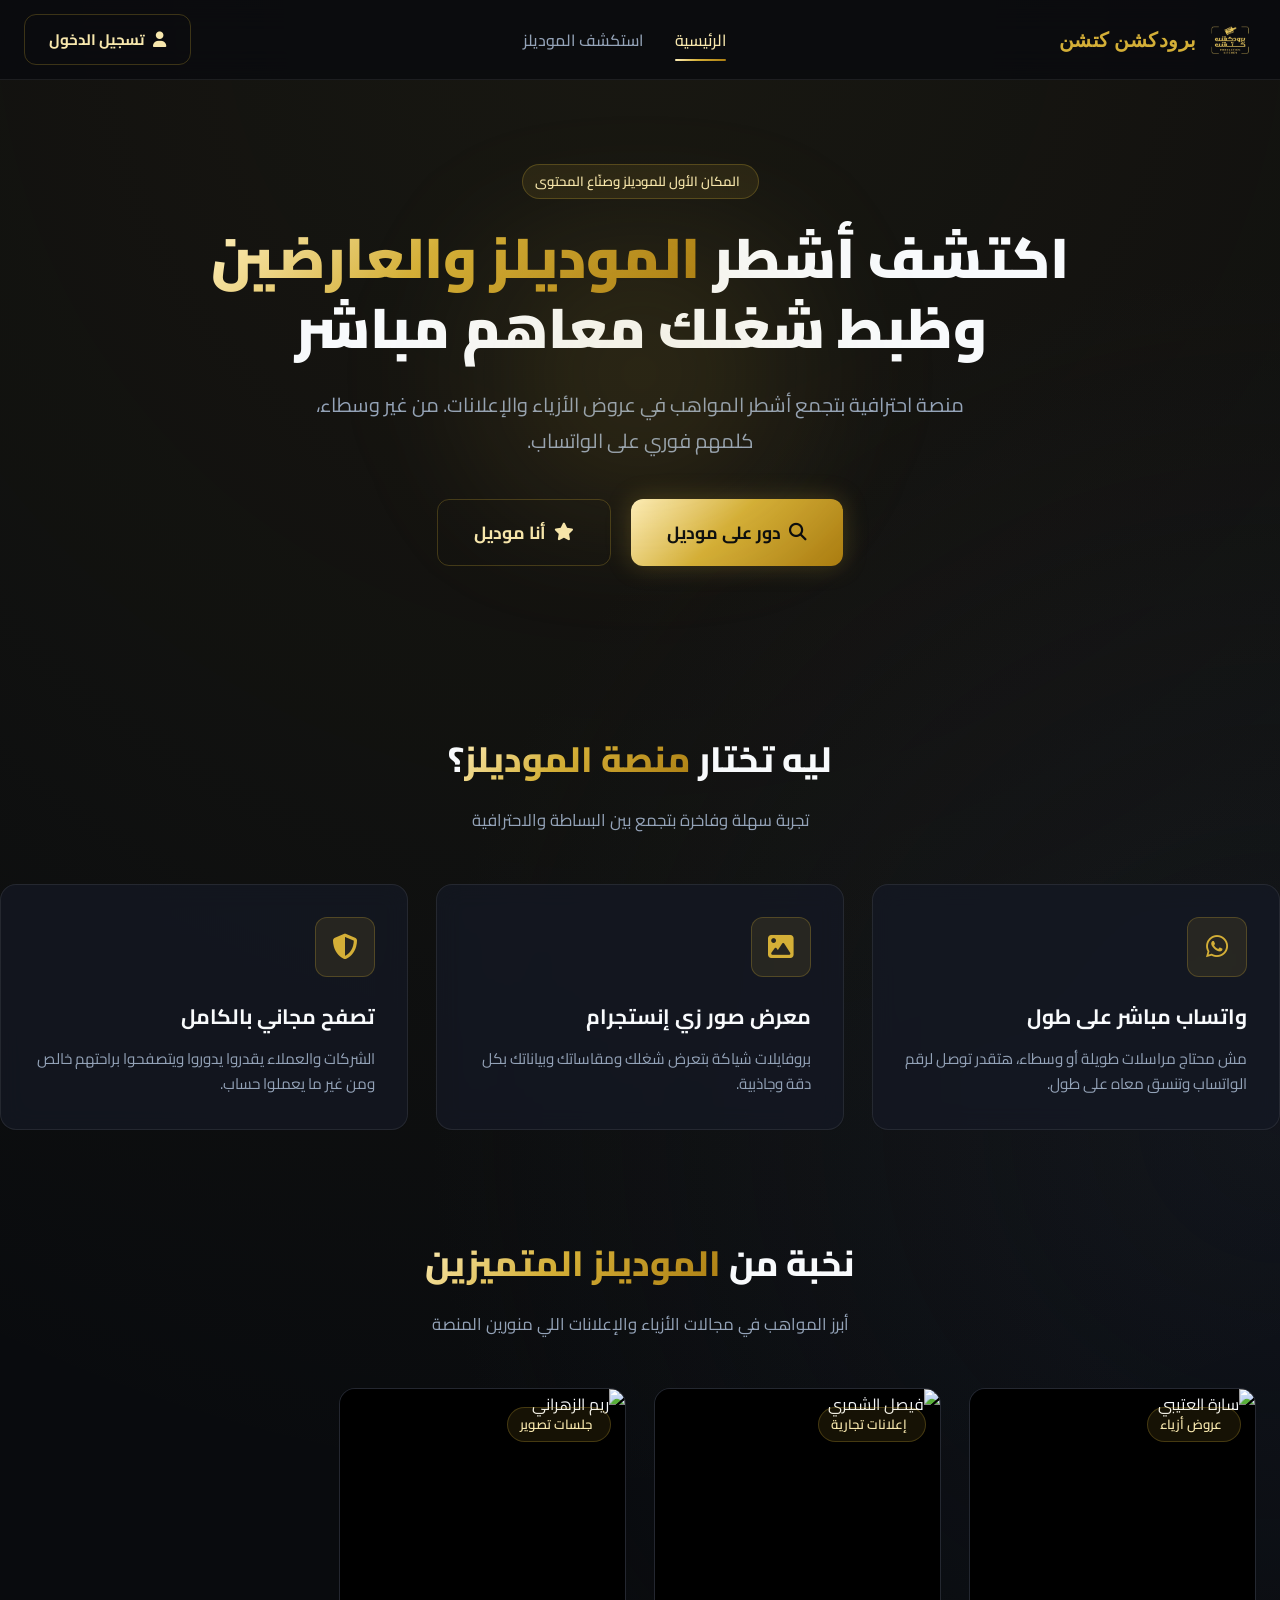
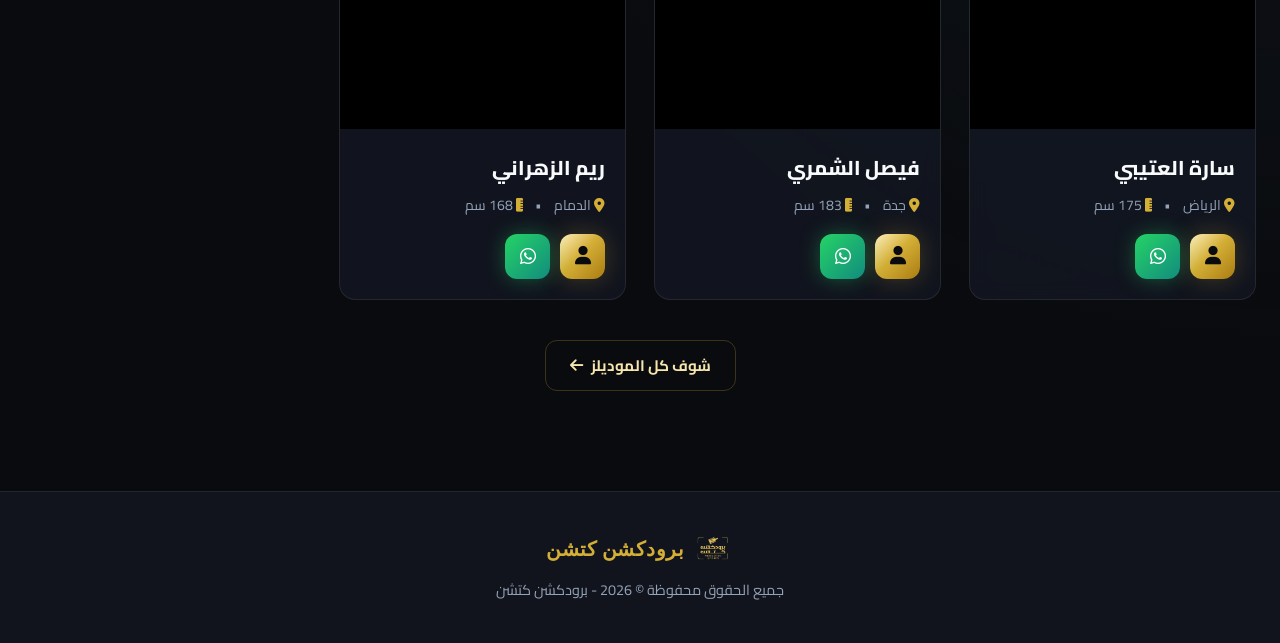
==== commit d4e8d74d: "Revert landing page redesign Restore index.html to the version before commit 4a3e72d. The unused lan" ====
--- a/index.html
+++ b/index.html
@@ -3,169 +3,202 @@
 <head>
   <meta charset="UTF-8">
   <meta name="viewport" content="width=device-width, initial-scale=1.0">
-  <title>برودكشن كتشن | وجوه جاهزة للتصوير</title>
-  <meta name="description" content="دليل مباشر لاختيار المودلز والوجوه الإعلانية في السعودية والتواصل معهم دون وسيط.">
-  <link rel="preconnect" href="https://fonts.googleapis.com">
-  <link rel="preconnect" href="https://fonts.gstatic.com" crossorigin>
-  <link href="https://fonts.googleapis.com/css2?family=Alexandria:wght@400;500;600;700;800&family=IBM+Plex+Mono:wght@500;600&display=swap" rel="stylesheet">
+  <title>منصة الموديلز | الدليل الاحترافي المباشر</title>
+  <meta name="description" content="منصة رائدة لتصفح وتوظيف أفضل الموديلز والعارضين في المملكة، مع تواصل مباشر على الواتساب.">
+  
+  <!-- Font Awesome Icons -->
   <link rel="stylesheet" href="https://cdnjs.cloudflare.com/ajax/libs/font-awesome/6.4.0/css/all.min.css">
+  
+  <!-- Custom Style -->
   <link rel="stylesheet" href="style.css">
-  <link rel="stylesheet" href="landing.css">
 </head>
-<body class="landing-page">
-  <nav class="landing-nav" aria-label="التنقل الرئيسي">
-    <a href="index.html" class="landing-brand" aria-label="برودكشن كتشن - الرئيسية">
-      <img src="kitchen1.png" alt="" class="landing-brand__mark">
-      <span class="landing-brand__name">برودكشن كتشن</span>
-      <span class="landing-brand__edition">CASTING / 2026</span>
-    </a>
-
-    <div class="landing-nav__links">
-      <a href="#featured">الوجوه المختارة</a>
-      <a href="#how-it-works">كيف تبدأ</a>
-      <a href="explore.html">كل المودلز</a>
+<body>
+
+  <!-- Navigation Bar -->
+  <nav class="navbar">
+    <div class="nav-container">
+      <a href="index.html" class="logo" style="display: flex; align-items: center; gap: 10px;">
+        <img src="kitchen1.png" alt="Production Kitchen Logo" class="logo-img" style="height: 40px; width: auto; border-radius: 8px;">
+        <span style="font-family: 'Outfit', sans-serif; font-weight: 700; font-size: 1.25rem; letter-spacing: 0.5px; color: var(--gold-primary);">برودكشن كتشن</span>
+      </a>
+
+      <ul class="nav-links">
+        <li><a href="index.html" class="nav-link active">الرئيسية</a></li>
+        <li><a href="explore.html" class="nav-link">استكشف الموديلز</a></li>
+      </ul>
+
+      <div class="nav-actions">
+        <button class="btn btn-outline-gold" id="navAuthBtn">
+          <i class="fa-solid fa-user"></i>
+          <span>تسجيل الدخول</span>
+        </button>
+      </div>
     </div>
-
-    <button class="landing-login" id="navAuthBtn">
-      <span>دخول المودلز</span>
-      <i class="fa-solid fa-arrow-left" aria-hidden="true"></i>
-    </button>
   </nav>
 
-  <main>
-    <section class="casting-hero" aria-labelledby="hero-title">
-      <div class="casting-hero__copy">
-        <p class="scene-label"><span>مشهد 01</span> اختيار الوجه المناسب</p>
-        <h1 id="hero-title">وجوه جاهزة<br><em>للتصوير.</em></h1>
-        <p class="casting-hero__lead">اعثر على مودل يناسب فكرتك، راجع أعماله، وتواصل معه مباشرة. لا وسيط ولا انتظار رد من وكالة.</p>
-
-        <div class="casting-hero__actions">
-          <a href="explore.html" class="action-primary">
-            <span>استعرض المودلز</span>
-            <i class="fa-solid fa-arrow-left" aria-hidden="true"></i>
-          </a>
-          <button class="action-secondary" id="heroModelBtn">
-            <span>أضف ملفك كمودل</span>
-            <span class="action-secondary__note">التسجيل مجاني</span>
-          </button>
-        </div>
-
-        <dl class="casting-facts" aria-label="مميزات الخدمة">
-          <div><dt>01</dt><dd>تصفح بلا حساب</dd></div>
-          <div><dt>02</dt><dd>بيانات واضحة</dd></div>
-          <div><dt>03</dt><dd>واتساب مباشر</dd></div>
-        </dl>
-      </div>
-
-      <div class="casting-hero__visual" aria-label="نماذج من الوجوه المتاحة">
-        <figure class="hero-portrait hero-portrait--main">
-          <img src="https://images.unsplash.com/photo-1534528741775-53994a69daeb?auto=format&fit=crop&q=85&w=1200" alt="مودل في جلسة تصوير احترافية">
-          <figcaption><span>PK / 001</span><strong>أزياء وإعلانات</strong></figcaption>
-        </figure>
-        <figure class="hero-portrait hero-portrait--side">
-          <img src="https://images.unsplash.com/photo-1500648767791-00dcc994a43e?auto=format&fit=crop&q=85&w=700" alt="مودل إعلاني">
-          <figcaption><span>PK / 014</span><strong>وجه إعلاني</strong></figcaption>
-        </figure>
-        <div class="casting-stamp" aria-hidden="true">متاح<br>للحجز</div>
+  <!-- Main Content -->
+  <main class="main-wrapper">
+    <!-- Hero Section -->
+    <section class="hero">
+      <div class="hero-bg-glow"></div>
+      
+      <div class="hero-tag">
+        <span class="gold-badge">
+          <i class="fa-solid fa-sparkles"></i>
+          المكان الأول للموديلز وصنّاع المحتوى
+        </span>
+      </div>
+
+      <h1 class="hero-title">
+        اكتشف أشطر <span class="gold-text">الموديلز والعارضين</span> وظبط شغلك معاهم مباشر
+      </h1>
+
+      <p class="hero-subtitle">
+        منصة احترافية بتجمع أشطر المواهب في عروض الأزياء والإعلانات. من غير وسطاء، كلمهم فوري على الواتساب.
+      </p>
+
+      <div class="hero-actions">
+        <a href="explore.html" class="btn btn-gold">
+          <i class="fa-solid fa-magnifying-glass"></i>
+          <span>دور على موديل</span>
+        </a>
+        <button class="btn btn-outline-gold" id="heroModelBtn">
+          <i class="fa-solid fa-star"></i>
+          <span>أنا موديل</span>
+        </button>
       </div>
     </section>
 
-    <section class="proof-strip" aria-label="طريقة الخدمة المختصرة">
-      <p>من أول البحث إلى أول رسالة واتساب</p>
-      <div class="proof-strip__track">
-        <span>حدد المدينة والتخصص</span><b>—</b>
-        <span>راجع الملف والصور</span><b>—</b>
-        <span>اتفق مباشرة</span>
+    <!-- Features Section -->
+    <section class="container features-section">
+      <div class="section-header">
+        <h2 class="section-title">ليه تختار <span class="gold-text">منصة الموديلز</span>؟</h2>
+        <p class="section-desc">تجربة سهلة وفاخرة بتجمع بين البساطة والاحترافية</p>
+      </div>
+
+      <div class="features-grid">
+        <div class="feature-card">
+          <div class="feature-icon">
+            <i class="fa-brands fa-whatsapp"></i>
+          </div>
+          <h3 class="feature-title">واتساب مباشر على طول</h3>
+          <p class="feature-text">
+            مش محتاج مراسلات طويلة أو وسطاء، هتقدر توصل لرقم الواتساب وتنسق معاه على طول.
+          </p>
+        </div>
+
+        <div class="feature-card">
+          <div class="feature-icon">
+            <i class="fa-solid fa-image"></i>
+          </div>
+          <h3 class="feature-title">معرض صور زي إنستجرام</h3>
+          <p class="feature-text">
+            بروفايلات شياكة بتعرض شغلك ومقاساتك وبياناتك بكل دقة وجاذبية.
+          </p>
+        </div>
+
+        <div class="feature-card">
+          <div class="feature-icon">
+            <i class="fa-solid fa-shield-halved"></i>
+          </div>
+          <h3 class="feature-title">تصفح مجاني بالكامل</h3>
+          <p class="feature-text">
+            الشركات والعملاء يقدروا يدوروا ويتصفحوا براحتهم خالص ومن غير ما يعملوا حساب.
+          </p>
+        </div>
       </div>
     </section>
 
-    <section class="featured-casting" id="featured" aria-labelledby="featured-title">
-      <header class="section-intro">
-        <div>
-          <p class="scene-label"><span>مشهد 02</span> قائمة مختصرة</p>
-          <h2 id="featured-title">ابدأ بهذه الوجوه</h2>
-        </div>
-        <p>ثلاثة ملفات مختارة كبداية. افتح الملف الكامل للمقاسات والخبرة، أو انتقل للدليل لتصفية النتائج حسب مدينتك.</p>
-      </header>
-
-      <div class="models-grid landing-models" id="featuredModelsGrid">
-        <!-- Dynamic model cards inserted by script.js -->
-      </div>
-
-      <a href="explore.html" class="directory-link">
-        <span>افتح دليل المودلز كاملًا</span>
-        <span aria-hidden="true">←</span>
-      </a>
-    </section>
-
-    <section class="process-section" id="how-it-works" aria-labelledby="process-title">
-      <div class="process-section__title">
-        <p class="scene-label"><span>مشهد 03</span> من الفكرة إلى التصوير</p>
-        <h2 id="process-title">اختيار أسرع.<br>اتفاق أوضح.</h2>
-      </div>
-
-      <ol class="process-list">
-        <li>
-          <span>01</span>
-          <div><h3>اكتب ما تحتاجه</h3><p>مدينة التصوير، نوع المشروع، والتخصص المطلوب.</p></div>
-        </li>
-        <li>
-          <span>02</span>
-          <div><h3>قارن ملفات حقيقية</h3><p>صور، مقاسات، خبرة وروابط اجتماعية في مكان واحد.</p></div>
-        </li>
-        <li>
-          <span>03</span>
-          <div><h3>ابدأ المحادثة</h3><p>زر واتساب مباشر في كل ملف. أنت والمودل تتفقان دون طرف ثالث.</p></div>
-        </li>
-      </ol>
-    </section>
-
-    <section class="final-call" aria-labelledby="final-title">
-      <div>
-        <p class="final-call__eyebrow">للمودلز وصنّاع المحتوى</p>
-        <h2 id="final-title">خلي شغلك<br>هو اللي يعرّفك.</h2>
-      </div>
-      <div class="final-call__copy">
-        <p>أنشئ ملفك، أضف صورك وبياناتك، وكن حاضرًا عندما تبحث فرق الإنتاج عن الوجه التالي.</p>
-        <button class="final-call__button" onclick="document.getElementById('heroModelBtn').click()">
-          أنشئ ملفك مجانًا <i class="fa-solid fa-arrow-left" aria-hidden="true"></i>
-        </button>
+    <!-- Featured Preview Section -->
+    <section class="container">
+      <div class="section-header">
+        <h2 class="section-title">نخبة من <span class="gold-text">الموديلز المتميزين</span></h2>
+        <p class="section-desc">أبرز المواهب في مجالات الأزياء والإعلانات اللي منورين المنصة</p>
+      </div>
+
+      <div class="models-grid" id="featuredModelsGrid">
+        <!-- Dynamic Featured Cards inserted via JS -->
+      </div>
+
+      <div style="text-align: center; margin-top: 40px;">
+        <a href="explore.html" class="btn btn-outline-gold">
+          <span>شوف كل الموديلز</span>
+          <i class="fa-solid fa-arrow-left"></i>
+        </a>
       </div>
     </section>
   </main>
 
-  <footer class="landing-footer">
-    <div class="landing-footer__brand">
-      <img src="kitchen1.png" alt="" aria-hidden="true">
-      <strong>برودكشن كتشن</strong>
+  <!-- Footer -->
+  <footer class="footer">
+    <div class="footer-logo" style="display: flex; align-items: center; justify-content: center; gap: 10px;">
+      <img src="kitchen1.png" alt="Production Kitchen Logo" style="height: 32px; width: auto; border-radius: 6px;">
+      <span style="font-family: 'Outfit', sans-serif; font-weight: 700; font-size: 1.25rem; letter-spacing: 0.5px; color: var(--gold-primary);">برودكشن كتشن</span>
     </div>
-    <p>منصة مستقلة تجمع فرق الإنتاج بالمودلز مباشرة.</p>
-    <p>© 2026</p>
+    <p>جميع الحقوق محفوظة © 2026 - برودكشن كتشن</p>
   </footer>
 
+  <!-- Auth Modal Dialog -->
   <div class="modal-overlay" id="authModal">
     <div class="modal-box">
-      <div class="modal-close" id="modalCloseBtn"><i class="fa-solid fa-xmark"></i></div>
+      <div class="modal-close" id="modalCloseBtn">
+        <i class="fa-solid fa-xmark"></i>
+      </div>
+
       <div class="modal-tabs">
         <div class="modal-tab active" id="tabLogin">تسجيل الدخول</div>
         <div class="modal-tab" id="tabRegister">اعمل حساب جديد</div>
       </div>
+
+      <!-- Login Form -->
       <form id="loginForm" class="auth-form">
-        <div class="form-group auth-field"><label class="form-label">الإيميل</label><input type="email" id="loginEmail" class="input-control" placeholder="name@example.com" required></div>
-        <div class="form-group auth-field auth-field--last"><label class="form-label">كلمة السر</label><input type="password" id="loginPassword" class="input-control" placeholder="اكتب كلمة السر" required></div>
-        <button type="submit" class="btn btn-gold auth-submit"><span>ادخل على حسابك</span><i class="fa-solid fa-arrow-left"></i></button>
+        <div class="form-group" style="margin-bottom: 16px;">
+          <label class="form-label">الإيميل</label>
+          <input type="email" id="loginEmail" class="input-control" placeholder="اكتب الإيميل" required>
+        </div>
+
+        <div class="form-group" style="margin-bottom: 24px;">
+          <label class="form-label">كلمة السر</label>
+          <input type="password" id="loginPassword" class="input-control" placeholder="اكتب كلمة السر" required>
+        </div>
+
+        <button type="submit" class="btn btn-gold" style="width: 100%;">
+          <span>ادخل على حسابك</span>
+          <i class="fa-solid fa-arrow-left"></i>
+        </button>
       </form>
-      <form id="registerForm" class="auth-form" style="display:none">
-        <div class="form-group auth-field"><label class="form-label">الاسم بالكامل</label><input type="text" id="regFullName" class="input-control" placeholder="اسمك كما سيظهر للعملاء" required></div>
-        <div class="form-group auth-field"><label class="form-label">الإيميل</label><input type="email" id="regEmail" class="input-control" placeholder="name@example.com" required></div>
-        <div class="form-group auth-field auth-field--last"><label class="form-label">كلمة السر</label><input type="password" id="regPassword" class="input-control" placeholder="6 خانات على الأقل" minlength="6" required></div>
-        <button type="submit" class="btn btn-gold auth-submit"><span>أنشئ ملفك</span><i class="fa-solid fa-user-plus"></i></button>
+
+      <!-- Register Form -->
+      <form id="registerForm" class="auth-form" style="display: none;">
+        <div class="form-group" style="margin-bottom: 14px;">
+          <label class="form-label">الاسم بالكامل</label>
+          <input type="text" id="regFullName" class="input-control" placeholder="اكتب اسمك بالكامل" required>
+        </div>
+
+        <div class="form-group" style="margin-bottom: 14px;">
+          <label class="form-label">الإيميل</label>
+          <input type="email" id="regEmail" class="input-control" placeholder="اكتب الإيميل" required>
+        </div>
+
+        <div class="form-group" style="margin-bottom: 24px;">
+          <label class="form-label">كلمة السر</label>
+          <input type="password" id="regPassword" class="input-control" placeholder="اكتب كلمة سر قوية" required>
+        </div>
+
+        <button type="submit" class="btn btn-gold" style="width: 100%;">
+          <span>اعمل حساب جديد</span>
+          <i class="fa-solid fa-user-plus"></i>
+        </button>
       </form>
     </div>
   </div>
 
+  <!-- Toast Notification System -->
   <div class="toast-container" id="toastContainer"></div>
+
+  <!-- Supabase CDN JS -->
   <script src="https://cdn.jsdelivr.net/npm/@supabase/supabase-js@2/dist/umd/supabase.min.js"></script>
+  <!-- Configuration & Script -->
   <script src="config.js"></script>
   <script src="script.js"></script>
 </body>
